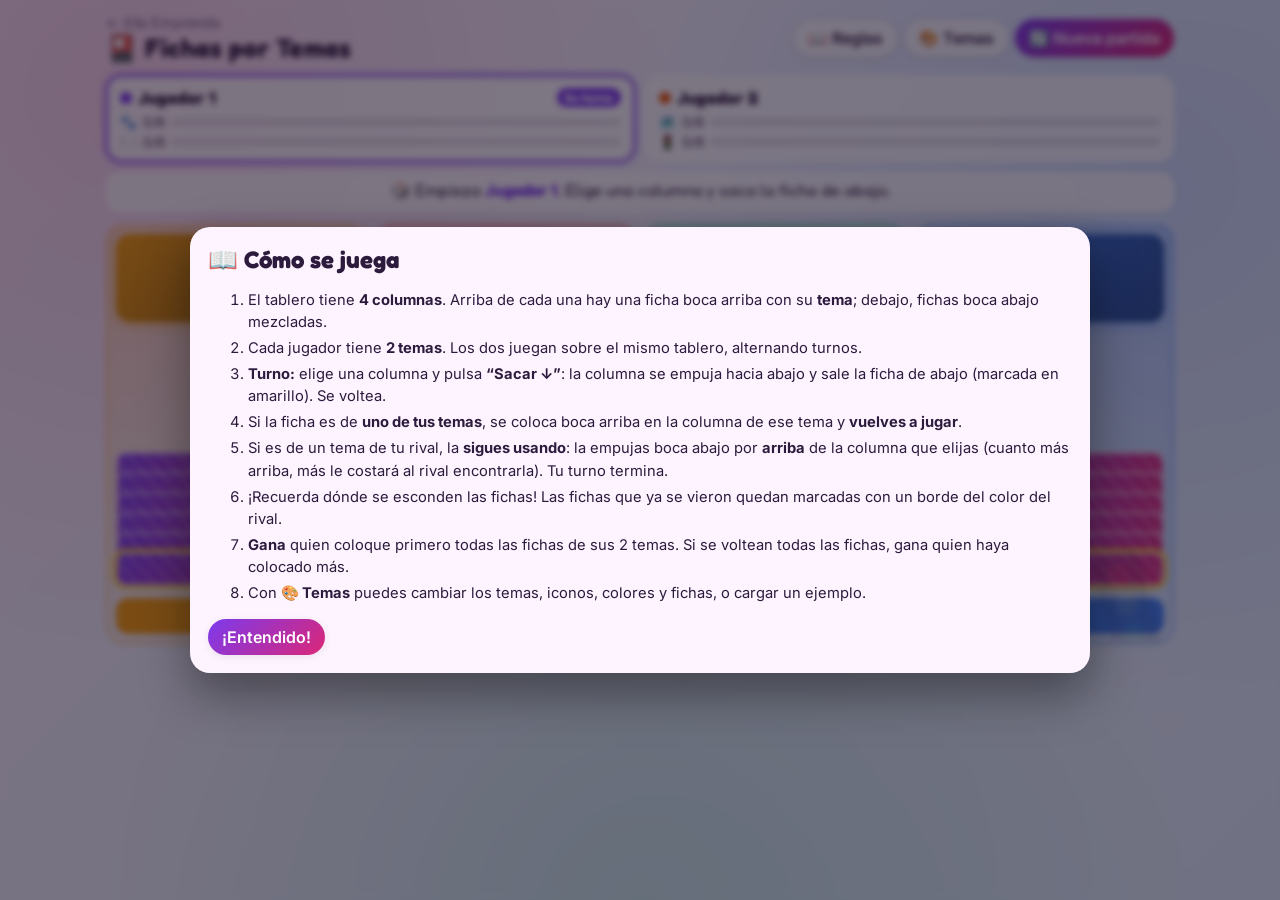
==== juego/index.html @ 38290dfa "Añade juego de fichas por temas para 2 jugadores Página independiente en juego/ con tablero de 4 col" ====
<!DOCTYPE html>
<html lang="es">
<head>
<meta charset="UTF-8">
<meta name="viewport" content="width=device-width, initial-scale=1.0">
<title>Fichas por Temas</title>
<link href="https://fonts.googleapis.com/css2?family=Fredoka:wght@400;600;700&family=Inter:wght@400;600&display=swap" rel="stylesheet">
<style>
:root{
    --bg1:#fdf4ff;
    --bg2:#e0f2fe;
    --ink:#2d1b3d;
    --muted:#6b5b7b;
    --panel:rgba(255,255,255,.75);
    --line:rgba(45,27,61,.12);
    --back1:#7c3aed;
    --back2:#db2777;
    --p0:#7c3aed;
    --p1:#ea580c;
}
@media (prefers-color-scheme: dark){
    :root:not([data-theme="light"]){
        --bg1:#1b1029;
        --bg2:#0f1d2e;
        --ink:#f5ecff;
        --muted:#b9a8cc;
        --panel:rgba(30,20,45,.8);
        --line:rgba(255,255,255,.14);
    }
}
:root[data-theme="dark"]{
    --bg1:#1b1029;
    --bg2:#0f1d2e;
    --ink:#f5ecff;
    --muted:#b9a8cc;
    --panel:rgba(30,20,45,.8);
    --line:rgba(255,255,255,.14);
}

*{box-sizing:border-box}
body{
    margin:0;
    min-height:100vh;
    font-family:'Inter',sans-serif;
    color:var(--ink);
    background:
        radial-gradient(circle at 10% 10%,rgba(236,72,153,.18),transparent 40%),
        radial-gradient(circle at 90% 20%,rgba(59,130,246,.18),transparent 40%),
        radial-gradient(circle at 50% 100%,rgba(16,185,129,.15),transparent 50%),
        linear-gradient(135deg,var(--bg1),var(--bg2));
    background-attachment:fixed;
}
h1,h2,h3,.fun{font-family:'Fredoka',sans-serif}
button{font:inherit;cursor:pointer}

.top{
    display:flex;align-items:center;justify-content:space-between;gap:8px;
    padding:12px 16px;max-width:1100px;margin:0 auto;flex-wrap:wrap;
}
.top h1{margin:0;font-size:1.6rem;letter-spacing:.5px}
.top h1 span{display:inline-block;animation:wiggle 3s ease-in-out infinite}
.top .actions{display:flex;gap:6px;flex-wrap:wrap}
.btn{
    border:none;border-radius:999px;padding:8px 14px;font-weight:600;
    background:var(--panel);color:var(--ink);box-shadow:0 2px 8px rgba(0,0,0,.08);
    border:1px solid var(--line);
}
.btn.primary{background:linear-gradient(135deg,#7c3aed,#db2777);color:#fff;border:none}
.btn:hover{transform:translateY(-1px)}
a.home{color:var(--muted);text-decoration:none;font-size:.9rem}

main{max-width:1100px;margin:0 auto;padding:0 16px 40px}

/* Marcador */
.players{display:grid;grid-template-columns:1fr 1fr;gap:10px;margin-bottom:10px}
.player{
    background:var(--panel);border-radius:16px;padding:10px 12px;border:2px solid transparent;
    transition:.3s;backdrop-filter:blur(8px);
}
.player.active{border-color:var(--pc);box-shadow:0 0 0 4px color-mix(in srgb,var(--pc) 25%,transparent)}
.player h3{margin:0 0 6px;font-size:1.1rem;display:flex;align-items:center;gap:6px}
.player h3 .dot{width:12px;height:12px;border-radius:50%;background:var(--pc)}
.player .turn{margin-left:auto;font-size:.75rem;background:var(--pc);color:#fff;padding:2px 8px;border-radius:999px;opacity:0;transition:.3s}
.player.active .turn{opacity:1}
.prog{display:flex;align-items:center;gap:6px;font-size:.85rem;margin-top:4px}
.prog .bar{flex:1;height:8px;border-radius:99px;background:var(--line);overflow:hidden}
.prog .bar i{display:block;height:100%;background:var(--tc);transition:width .5s}

.status{
    text-align:center;font-family:'Fredoka',sans-serif;font-size:1.05rem;
    background:var(--panel);border-radius:14px;padding:8px 12px;margin-bottom:12px;min-height:40px;
}

/* Tablero */
.board{display:grid;grid-template-columns:repeat(4,minmax(0,1fr));gap:10px}
.col{
    position:relative;border-radius:18px;padding:8px;display:flex;flex-direction:column;gap:6px;
    background:
        linear-gradient(180deg,color-mix(in srgb,var(--tc) 22%,transparent),color-mix(in srgb,var(--tc) 6%,transparent));
    border:2px solid color-mix(in srgb,var(--tc) 45%,transparent);
    overflow:hidden;transition:.25s;min-height:420px;
}
.col::before{
    content:attr(data-icon);position:absolute;right:-10px;bottom:-14px;font-size:90px;opacity:.12;
    transform:rotate(-15deg);pointer-events:none;
}
.col.target{cursor:pointer;animation:pulse 1s infinite}
.col.target:hover{transform:scale(1.02)}
.col.dim{opacity:.55}

.theme-card{
    border-radius:14px;padding:8px 6px;text-align:center;color:#fff;
    background:linear-gradient(135deg,var(--tc),color-mix(in srgb,var(--tc) 60%,#000));
    box-shadow:0 4px 12px color-mix(in srgb,var(--tc) 40%,transparent);
}
.theme-card .ic{font-size:2rem;line-height:1;display:block;animation:bob 2.5s ease-in-out infinite}
.theme-card .nm{font-family:'Fredoka',sans-serif;font-weight:700;font-size:1rem;hyphens:auto;overflow-wrap:break-word}
.theme-card .ow{font-size:.7rem;background:rgba(255,255,255,.25);border-radius:99px;padding:1px 6px;display:inline-block;margin-top:3px}

.placed{display:flex;flex-direction:column;gap:4px}
.chip{
    background:#fff;color:#2d1b3d;border-radius:10px;padding:4px 6px;font-size:.78rem;
    border-left:5px solid var(--tc);display:flex;gap:4px;align-items:center;
    animation:drop .4s ease-out;
}
.chip b{font-weight:400;hyphens:auto;overflow-wrap:anywhere}

.stack-label{font-size:.72rem;color:var(--muted);text-align:center;margin-top:auto}
.stack{display:flex;flex-direction:column;align-items:center}
.back{
    width:100%;height:34px;border-radius:10px;margin-top:-14px;
    background:
        repeating-linear-gradient(45deg,rgba(255,255,255,.15) 0 6px,transparent 6px 12px),
        linear-gradient(135deg,var(--back1),var(--back2));
    border:2px solid rgba(255,255,255,.7);box-shadow:0 2px 4px rgba(0,0,0,.15);
    display:flex;align-items:center;justify-content:center;color:rgba(255,255,255,.85);font-size:.9rem;
}
.back:first-child{margin-top:0}
.back.marked{outline:3px dashed var(--mk);outline-offset:-5px}
.back.bottom{box-shadow:0 0 0 3px #facc15}
.pull{
    margin-top:6px;width:100%;border:none;border-radius:12px;padding:8px 4px;font-weight:700;
    background:var(--tc);color:#fff;font-family:'Fredoka',sans-serif;
}
.pull:disabled{opacity:.35;cursor:not-allowed}

/* Ficha revelada */
.overlay{
    position:fixed;inset:0;background:rgba(20,10,30,.55);display:none;align-items:center;justify-content:center;
    z-index:50;padding:16px;backdrop-filter:blur(3px);
}
.overlay.show{display:flex}
.reveal-box{text-align:center;max-width:340px;width:100%}
.flip{perspective:900px;width:220px;height:280px;margin:0 auto 14px}
.flip-inner{position:relative;width:100%;height:100%;transition:transform .7s;transform-style:preserve-3d}
.flip.on .flip-inner{transform:rotateY(180deg)}
.face{
    position:absolute;inset:0;border-radius:22px;backface-visibility:hidden;display:flex;flex-direction:column;
    align-items:center;justify-content:center;padding:16px;box-shadow:0 12px 30px rgba(0,0,0,.35);
}
.face.f-back{
    background:repeating-linear-gradient(45deg,rgba(255,255,255,.15) 0 10px,transparent 10px 20px),linear-gradient(135deg,var(--back1),var(--back2));
    color:#fff;font-size:4rem;border:4px solid #fff;
}
.face.f-front{
    transform:rotateY(180deg);background:#fff;color:#2d1b3d;border:6px solid var(--tc);
}
.face.f-front .big{font-size:4.2rem}
.face.f-front .txt{font-family:'Fredoka',sans-serif;font-size:1.35rem;font-weight:600;margin-top:8px}
.face.f-front .tag{margin-top:10px;background:var(--tc);color:#fff;border-radius:99px;padding:3px 10px;font-size:.85rem}
.reveal-msg{color:#fff;font-family:'Fredoka',sans-serif;font-size:1.15rem;margin-bottom:12px;min-height:2.6em}

/* Ajustes */
.modal{
    background:var(--bg1);color:var(--ink);border-radius:20px;max-width:900px;width:100%;max-height:92vh;overflow:auto;
    padding:18px;box-shadow:0 20px 50px rgba(0,0,0,.4);
}
.modal h2{margin:0 0 8px}
.modal .row{display:flex;gap:8px;flex-wrap:wrap;align-items:center;margin-bottom:10px}
.modal label{font-size:.85rem;color:var(--muted)}
.modal input[type=text],.modal textarea,.modal select{
    font:inherit;border-radius:10px;border:1px solid var(--line);padding:6px 8px;background:var(--panel);color:var(--ink);
}
.themes-edit{display:grid;grid-template-columns:repeat(auto-fit,minmax(200px,1fr));gap:10px}
.tedit{border-radius:14px;padding:10px;border:2px solid var(--tc);background:color-mix(in srgb,var(--tc) 10%,transparent)}
.tedit .row{margin-bottom:6px}
.tedit input.name{flex:1;min-width:0}
.tedit input.icon{width:52px;text-align:center}
.tedit input[type=color]{width:38px;height:32px;border:none;background:none;padding:0}
.tedit textarea{width:100%;min-height:150px;resize:vertical}
.hint{font-size:.8rem;color:var(--muted)}
.err{color:#dc2626;font-weight:600;font-size:.9rem;min-height:1.2em}
.rules{font-size:.92rem;line-height:1.5}
.rules li{margin-bottom:4px}

.confetti{position:fixed;top:-40px;font-size:26px;z-index:60;pointer-events:none;animation:fall linear forwards}

@keyframes wiggle{0%,100%{transform:rotate(0)}50%{transform:rotate(12deg)}}
@keyframes bob{0%,100%{transform:translateY(0)}50%{transform:translateY(-4px)}}
@keyframes drop{from{transform:translateY(-14px) scale(.8);opacity:0}to{transform:none;opacity:1}}
@keyframes pulse{0%,100%{box-shadow:0 0 0 0 color-mix(in srgb,var(--tc) 60%,transparent)}50%{box-shadow:0 0 0 8px transparent}}
@keyframes fall{to{transform:translateY(110vh) rotate(540deg)}}

@media (max-width:640px){
    .top h1{font-size:1.25rem}
    .board{gap:5px}
    .col{padding:5px;border-radius:12px;min-height:360px}
    .theme-card .ic{font-size:1.5rem}
    .theme-card .nm{font-size:.7rem}
    .theme-card .ow{font-size:.6rem}
    .chip{font-size:.66rem;padding:3px 4px;flex-direction:column;text-align:center;gap:0}
    .back{height:26px;margin-top:-12px;font-size:.7rem}
    .pull{font-size:.75rem;padding:6px 2px}
    .players{gap:6px}
    .player{padding:8px}
    .player h3{font-size:.95rem}
    .prog{font-size:.72rem}
}
</style>
</head>
<body>

<div class="top">
    <div>
        <a class="home" href="../index.html">← Ella Emprende</a>
        <h1 class="fun"><span>🎴</span> Fichas por Temas</h1>
    </div>
    <div class="actions">
        <button class="btn" id="btnRules">📖 Reglas</button>
        <button class="btn" id="btnSettings">🎨 Temas</button>
        <button class="btn primary" id="btnNew">🔄 Nueva partida</button>
    </div>
</div>

<main>
    <div class="players" id="players"></div>
    <div class="status" id="status"></div>
    <div class="board" id="board"></div>
</main>

<!-- Ficha revelada -->
<div class="overlay" id="revealOv">
    <div class="reveal-box">
        <div class="flip" id="flip">
            <div class="flip-inner">
                <div class="face f-back">❓</div>
                <div class="face f-front" id="front"></div>
            </div>
        </div>
        <div class="reveal-msg" id="revealMsg"></div>
        <button class="btn primary" id="revealBtn"></button>
    </div>
</div>

<!-- Reglas -->
<div class="overlay" id="rulesOv">
    <div class="modal">
        <h2 class="fun">📖 Cómo se juega</h2>
        <ol class="rules">
            <li>El tablero tiene <b>4 columnas</b>. Arriba de cada una hay una ficha boca arriba con su <b>tema</b>; debajo, fichas boca abajo mezcladas.</li>
            <li>Cada jugador tiene <b>2 temas</b>. Los dos juegan sobre el mismo tablero, alternando turnos.</li>
            <li><b>Turno:</b> elige una columna y pulsa <b>“Sacar ↓”</b>: la columna se empuja hacia abajo y sale la ficha de abajo (marcada en amarillo). Se voltea.</li>
            <li>Si la ficha es de <b>uno de tus temas</b>, se coloca boca arriba en la columna de ese tema y <b>vuelves a jugar</b>.</li>
            <li>Si es de un tema de tu rival, la <b>sigues usando</b>: la empujas boca abajo por <b>arriba</b> de la columna que elijas (cuanto más arriba, más le costará al rival encontrarla). Tu turno termina.</li>
            <li>¡Recuerda dónde se esconden las fichas! Las fichas que ya se vieron quedan marcadas con un borde del color del rival.</li>
            <li><b>Gana</b> quien coloque primero todas las fichas de sus 2 temas. Si se voltean todas las fichas, gana quien haya colocado más.</li>
            <li>Con <b>🎨 Temas</b> puedes cambiar los temas, iconos, colores y fichas, o cargar un ejemplo.</li>
        </ol>
        <button class="btn primary" data-close>¡Entendido!</button>
    </div>
</div>

<!-- Ajustes -->
<div class="overlay" id="setOv">
    <div class="modal">
        <h2 class="fun">🎨 Temas y jugadores</h2>
        <div class="row">
            <label>Cargar ejemplo:</label>
            <button class="btn" data-preset="general">🐾 Animales, comida, lugares, transporte</button>
            <button class="btn" data-preset="sociologia">🏛️ Teorías sociológicas</button>
            <button class="btn" data-preset="espacio">🚀 Naturaleza y espacio</button>
        </div>
        <div class="row">
            <label>Jugador 1</label><input type="text" id="p0name" maxlength="16">
            <label>Jugador 2</label><input type="text" id="p1name" maxlength="16">
            <label>Reparto de temas</label>
            <select id="assign">
                <option value="fixed">J1: temas 1 y 2 · J2: temas 3 y 4</option>
                <option value="alt">J1: temas 1 y 3 · J2: temas 2 y 4</option>
                <option value="random">Al azar en cada partida</option>
            </select>
        </div>
        <p class="hint">Una ficha por línea (entre 2 y 12 por tema). Puedes empezar la línea con un emoji para darle su propio icono, p. ej. <code>🐶 Perro</code>.</p>
        <div class="themes-edit" id="themesEdit"></div>
        <p class="err" id="setErr"></p>
        <div class="row">
            <button class="btn primary" id="saveSet">💾 Guardar y empezar</button>
            <button class="btn" data-close>Cancelar</button>
        </div>
    </div>
</div>

<script>
const PRESETS = {
    general: [
        {name:'Animales', icon:'🐾', color:'#f59e0b', cards:['🐶 Perro','🐱 Gato','🦁 León','🐘 Elefante','🦋 Mariposa','🐬 Delfín']},
        {name:'Comida', icon:'🍽️', color:'#ef4444', cards:['🍎 Manzana','🍕 Pizza','🥐 Cruasán','🍓 Fresa','🧀 Queso','🌮 Taco']},
        {name:'Lugares', icon:'🗺️', color:'#10b981', cards:['🏖️ Playa','⛰️ Montaña','🏰 Castillo','🌳 Bosque','🏥 Hospital','🏫 Escuela']},
        {name:'Transporte', icon:'🚦', color:'#3b82f6', cards:['🚗 Coche','✈️ Avión','🚲 Bicicleta','🚢 Barco','🚂 Tren','🚁 Helicóptero']}
    ],
    sociologia: [
        {name:'Positivismo', icon:'🔬', color:'#16a34a', cards:['Auguste Comte','Ley de los tres estados','Teológico, metafísico y positivo','Método científico','Observación empírica','Estática y dinámica social','Clasificación de las ciencias','Saint-Simon (antecedente)']},
        {name:'Materialismo histórico', icon:'⚒️', color:'#dc2626', cards:['Karl Marx','Lucha de clases','Burguesía y proletariado','Alienación','Conciencia de clase','Plusvalía','Infraestructura y superestructura','Fuerzas productivas y relaciones de producción']},
        {name:'Funcionalismo estructuralista', icon:'🏛️', color:'#2563eb', cards:['Émile Durkheim','Hecho social','Cohesión social','Consciencia colectiva','Solidaridad mecánica y orgánica','Sociedad como un organismo','Función de las instituciones','Coercitividad, colectividad y exterioridad']},
        {name:'Interaccionismo simbólico', icon:'💬', color:'#9333ea', cards:['George H. Mead','Herbert Blumer','Erving Goffman','El self (yo social)','Símbolos y significados','Interacción cara a cara','Definición de la situación','Escuela de Chicago']}
    ],
    espacio: [
        {name:'Planetas', icon:'🪐', color:'#6366f1', cards:['☀️ Sol','🌍 Tierra','🔴 Marte','🪐 Saturno','🔵 Neptuno','🌑 Luna']},
        {name:'Océano', icon:'🌊', color:'#0891b2', cards:['🐙 Pulpo','🦈 Tiburón','🐠 Pez payaso','🐋 Ballena','🦀 Cangrejo','🪸 Coral']},
        {name:'Flores', icon:'🌸', color:'#db2777', cards:['🌹 Rosa','🌻 Girasol','🌷 Tulipán','🌼 Margarita','🪷 Loto','🌺 Hibisco']},
        {name:'Clima', icon:'⛅', color:'#ca8a04', cards:['🌧️ Lluvia','❄️ Nieve','⚡ Rayo','🌈 Arcoíris','🌪️ Tornado','🌫️ Niebla']}
    ]
};
const STORE_KEY = 'fichasTemas.v1';
const PLAYER_COLORS = ['#7c3aed','#ea580c'];
const $ = s => document.querySelector(s);

let config = loadConfig();
let G = null; // estado de la partida

function loadConfig(){
    try{
        const raw = localStorage.getItem(STORE_KEY);
        if(raw){
            const c = JSON.parse(raw);
            if(Array.isArray(c.themes) && c.themes.length === 4) return c;
        }
    }catch(e){}
    return {players:['Jugador 1','Jugador 2'], assign:'fixed', themes:clone(PRESETS.general)};
}
function saveConfig(){
    try{ localStorage.setItem(STORE_KEY, JSON.stringify(config)); }catch(e){}
}
function clone(o){ return JSON.parse(JSON.stringify(o)); }
function shuffle(a){
    for(let i = a.length - 1; i > 0; i--){
        const j = Math.floor(Math.random() * (i + 1));
        [a[i], a[j]] = [a[j], a[i]];
    }
    return a;
}
function esc(s){
    return String(s).replace(/[&<>"']/g, c => ({'&':'&amp;','<':'&lt;','>':'&gt;','"':'&quot;',"'":'&#39;'}[c]));
}
// "🐶 Perro" -> {icon:'🐶', text:'Perro'}; sin emoji usa el icono del tema
function parseCard(line, themeIcon){
    const m = line.match(/^((?:\p{Extended_Pictographic}|\p{Regional_Indicator})(?:️|‍|\p{Extended_Pictographic}|\p{Emoji_Modifier})*)\s*(.*)$/u);
    if(m && m[2]) return {icon:m[1], text:m[2]};
    return {icon:themeIcon, text:line};
}

/* ---------- Partida ---------- */
function newGame(){
    const themes = config.themes;
    let owners;
    if(config.assign === 'alt') owners = [0,1,0,1];
    else if(config.assign === 'random') owners = shuffle([0,0,1,1]);
    else owners = [0,0,1,1];

    const cards = [];
    themes.forEach((t, ti) => {
        t.cards.forEach(line => {
            const c = parseCard(line, t.icon);
            cards.push({id:cards.length, theme:ti, icon:c.icon, text:c.text, seenBy:null});
        });
    });
    const order = shuffle(cards.map(c => c.id));
    const cols = themes.map(() => ({placed:[], hidden:[]}));
    order.forEach((id, i) => cols[i % 4].hidden.push(id));

    document.querySelectorAll('.confetti').forEach(el => el.remove());
    G = {owners, cards, cols, cur:Math.random() < .5 ? 0 : 1, phase:'pick', held:null, from:null};
    say(`🎲 Empieza <b style="color:${PLAYER_COLORS[G.cur]}">${esc(config.players[G.cur])}</b>. Elige una columna y saca la ficha de abajo.`);
    render();
}

function remaining(p){
    return G.cards.filter(c => G.owners[c.theme] === p && !G.cols[c.theme].placed.includes(c.id)).length;
}
function totalOf(p){ return G.cards.filter(c => G.owners[c.theme] === p).length; }
function placedOf(p){ return totalOf(p) - remaining(p); }

function pull(ci){
    if(G.phase !== 'pick') return;
    const col = G.cols[ci];
    if(!col.hidden.length) return;
    const id = col.hidden.pop(); // la ficha de abajo
    G.held = id; G.from = ci; G.phase = 'reveal';
    render();
    showReveal(G.cards[id]);
}

function showReveal(card){
    const t = config.themes[card.theme];
    const owner = G.owners[card.theme];
    const mine = owner === G.cur;
    const front = $('#front');
    front.style.setProperty('--tc', t.color);
    front.innerHTML = `<div class="big">${esc(card.icon)}</div><div class="txt">${esc(card.text)}</div><div class="tag">${esc(t.icon)} ${esc(t.name)}</div>`;
    const flip = $('#flip');
    flip.classList.remove('on');
    $('#revealMsg').innerHTML = '';
    $('#revealBtn').style.visibility = 'hidden';
    $('#revealOv').classList.add('show');
    setTimeout(() => {
        flip.classList.add('on');
        setTimeout(() => {
            $('#revealMsg').innerHTML = mine
                ? `✨ ¡Es de tu tema <b>${esc(t.name)}</b>! Se coloca en su columna y vuelves a jugar.`
                : `😅 Es de <b>${esc(config.players[owner])}</b> (${esc(t.name)}). Empújala por arriba de una columna para esconderla.`;
            $('#revealBtn').textContent = mine ? '✅ Colocar' : '👆 Elegir columna';
            $('#revealBtn').style.visibility = 'visible';
        }, 650);
    }, 120);
}

function resolveReveal(){
    $('#revealOv').classList.remove('show');
    const card = G.cards[G.held];
    if(G.owners[card.theme] === G.cur){
        G.cols[card.theme].placed.push(card.id);
        G.held = null; G.phase = 'pick';
        if(remaining(G.cur) === 0) return finish(G.cur);
        if(allHiddenGone()) return finishByScore();
        say(`🎉 ¡Bien! <b style="color:${PLAYER_COLORS[G.cur]}">${esc(config.players[G.cur])}</b> sigue jugando.`);
    }else{
        G.phase = 'bury';
        say(`👆 Toca la columna donde quieres empujar la ficha <b>${esc(card.icon)} ${esc(card.text)}</b> por arriba.`);
    }
    render();
}

function bury(ci){
    if(G.phase !== 'bury') return;
    const card = G.cards[G.held];
    card.seenBy = G.cur;
    G.cols[ci].hidden.unshift(card.id); // entra por arriba y empuja la columna
    G.held = null; G.phase = 'pick';
    G.cur = 1 - G.cur;
    say(`Turno de <b style="color:${PLAYER_COLORS[G.cur]}">${esc(config.players[G.cur])}</b>. Saca una ficha de abajo.`);
    render();
}

function allHiddenGone(){ return G.cols.every(c => !c.hidden.length); }

function finish(p){
    G.phase = 'over';
    say(`🏆 ¡<b style="color:${PLAYER_COLORS[p]}">${esc(config.players[p])}</b> colocó todas sus fichas y gana la partida!`);
    render();
    confetti(config.themes.filter((t, i) => G.owners[i] === p).map(t => t.icon));
}
function finishByScore(){
    const a = placedOf(0), b = placedOf(1);
    if(a === b){
        G.phase = 'over';
        say('🤝 Se voltearon todas las fichas: ¡empate!');
        render();
    }else finish(a > b ? 0 : 1);
}

function say(html){ $('#status').innerHTML = html; }

/* ---------- Dibujo ---------- */
function render(){
    const themes = config.themes;
    // marcador
    $('#players').innerHTML = [0,1].map(p => {
        const mine = themes.map((t, i) => ({t, i})).filter(x => G.owners[x.i] === p);
        return `<div class="player ${G.cur === p && G.phase !== 'over' ? 'active' : ''}" style="--pc:${PLAYER_COLORS[p]}">
            <h3 class="fun"><span class="dot"></span>${esc(config.players[p])}<span class="turn">Su turno</span></h3>
            ${mine.map(({t, i}) => {
                const total = t.cards.length, done = G.cols[i].placed.length;
                return `<div class="prog" style="--tc:${t.color}">${esc(t.icon)} <span>${done}/${total}</span><div class="bar"><i style="width:${total ? done / total * 100 : 0}%"></i></div></div>`;
            }).join('')}
        </div>`;
    }).join('');

    // columnas
    $('#board').innerHTML = themes.map((t, ci) => {
        const col = G.cols[ci];
        const owner = G.owners[ci];
        const cls = G.phase === 'bury' ? 'target' : (G.phase === 'pick' && !col.hidden.length ? 'dim' : '');
        const backs = col.hidden.map((id, k) => {
            const c = G.cards[id];
            const isBottom = k === col.hidden.length - 1;
            const marked = c.seenBy !== null;
            return `<div class="back${marked ? ' marked' : ''}${isBottom ? ' bottom' : ''}"${marked ? ` style="--mk:${PLAYER_COLORS[G.owners[c.theme]]}"` : ''}>${isBottom ? '⬇' : '✦'}</div>`;
        }).join('');
        return `<div class="col ${cls}" data-col="${ci}" data-icon="${esc(t.icon)}" style="--tc:${t.color}">
            <div class="theme-card">
                <span class="ic">${esc(t.icon)}</span>
                <div class="nm">${esc(t.name)}</div>
                <span class="ow">${esc(config.players[owner])}</span>
            </div>
            <div class="placed">${col.placed.map(id => {
                const c = G.cards[id];
                return `<div class="chip"><span>${esc(c.icon)}</span><b>${esc(c.text)}</b></div>`;
            }).join('')}</div>
            <div class="stack-label">${col.hidden.length} boca abajo</div>
            <div class="stack">${backs}</div>
            <button class="pull" data-pull="${ci}" ${G.phase !== 'pick' || !col.hidden.length ? 'disabled' : ''}>Sacar ↓</button>
        </div>`;
    }).join('');
}

function confetti(icons){
    const pool = icons.concat(['🎉','⭐','✨']);
    for(let i = 0; i < 40; i++){
        const s = document.createElement('div');
        s.className = 'confetti';
        s.textContent = pool[i % pool.length];
        s.style.left = Math.random() * 100 + 'vw';
        s.style.animationDuration = 2 + Math.random() * 2.5 + 's';
        s.style.animationDelay = Math.random() * .8 + 's';
        document.body.appendChild(s);
        setTimeout(() => s.remove(), 5500);
    }
}

/* ---------- Ajustes ---------- */
function openSettings(themes){
    themes = themes || config.themes;
    $('#p0name').value = config.players[0];
    $('#p1name').value = config.players[1];
    $('#assign').value = config.assign;
    $('#setErr').textContent = '';
    $('#themesEdit').innerHTML = themes.map((t, i) => `
        <div class="tedit" style="--tc:${t.color}" data-t="${i}">
            <div class="row">
                <input type="text" class="icon" value="${esc(t.icon)}" maxlength="8" aria-label="Icono">
                <input type="text" class="name" value="${esc(t.name)}" maxlength="40" aria-label="Nombre del tema ${i + 1}">
                <input type="color" value="${t.color}" aria-label="Color">
            </div>
            <textarea aria-label="Fichas del tema ${i + 1}">${esc(t.cards.join('\n'))}</textarea>
        </div>`).join('');
    $('#themesEdit').querySelectorAll('input[type=color]').forEach(inp => {
        inp.addEventListener('input', () => inp.closest('.tedit').style.setProperty('--tc', inp.value));
    });
    $('#setOv').classList.add('show');
}

function saveSettings(){
    const themes = [...document.querySelectorAll('.tedit')].map(el => ({
        icon: el.querySelector('.icon').value.trim() || '⭐',
        name: el.querySelector('.name').value.trim(),
        color: el.querySelector('input[type=color]').value,
        cards: el.querySelector('textarea').value.split('\n').map(s => s.trim()).filter(Boolean)
    }));
    for(const [i, t] of themes.entries()){
        if(!t.name) return $('#setErr').textContent = `El tema ${i + 1} necesita un nombre.`;
        if(t.cards.length < 2 || t.cards.length > 12) return $('#setErr').textContent = `"${t.name}" debe tener entre 2 y 12 fichas (tiene ${t.cards.length}).`;
    }
    config = {
        players: [$('#p0name').value.trim() || 'Jugador 1', $('#p1name').value.trim() || 'Jugador 2'],
        assign: $('#assign').value,
        themes
    };
    saveConfig();
    $('#setOv').classList.remove('show');
    newGame();
}

/* ---------- Eventos ---------- */
$('#board').addEventListener('click', e => {
    const p = e.target.closest('[data-pull]');
    if(p) return pull(+p.dataset.pull);
    const col = e.target.closest('.col');
    if(col && G.phase === 'bury') bury(+col.dataset.col);
});
$('#revealBtn').addEventListener('click', resolveReveal);
$('#btnNew').addEventListener('click', () => {
    if(G.phase === 'over' || confirm('¿Empezar una nueva partida?')) newGame();
});
$('#btnRules').addEventListener('click', () => $('#rulesOv').classList.add('show'));
$('#btnSettings').addEventListener('click', () => openSettings());
$('#saveSet').addEventListener('click', saveSettings);
document.querySelectorAll('[data-preset]').forEach(b => b.addEventListener('click', () => openSettings(clone(PRESETS[b.dataset.preset]))));
document.querySelectorAll('[data-close]').forEach(b => b.addEventListener('click', () => b.closest('.overlay').classList.remove('show')));

newGame();
try{
    if(!localStorage.getItem(STORE_KEY + '.seen')){
        $('#rulesOv').classList.add('show');
        localStorage.setItem(STORE_KEY + '.seen', '1');
    }
}catch(e){}
</script>
</body>
</html>
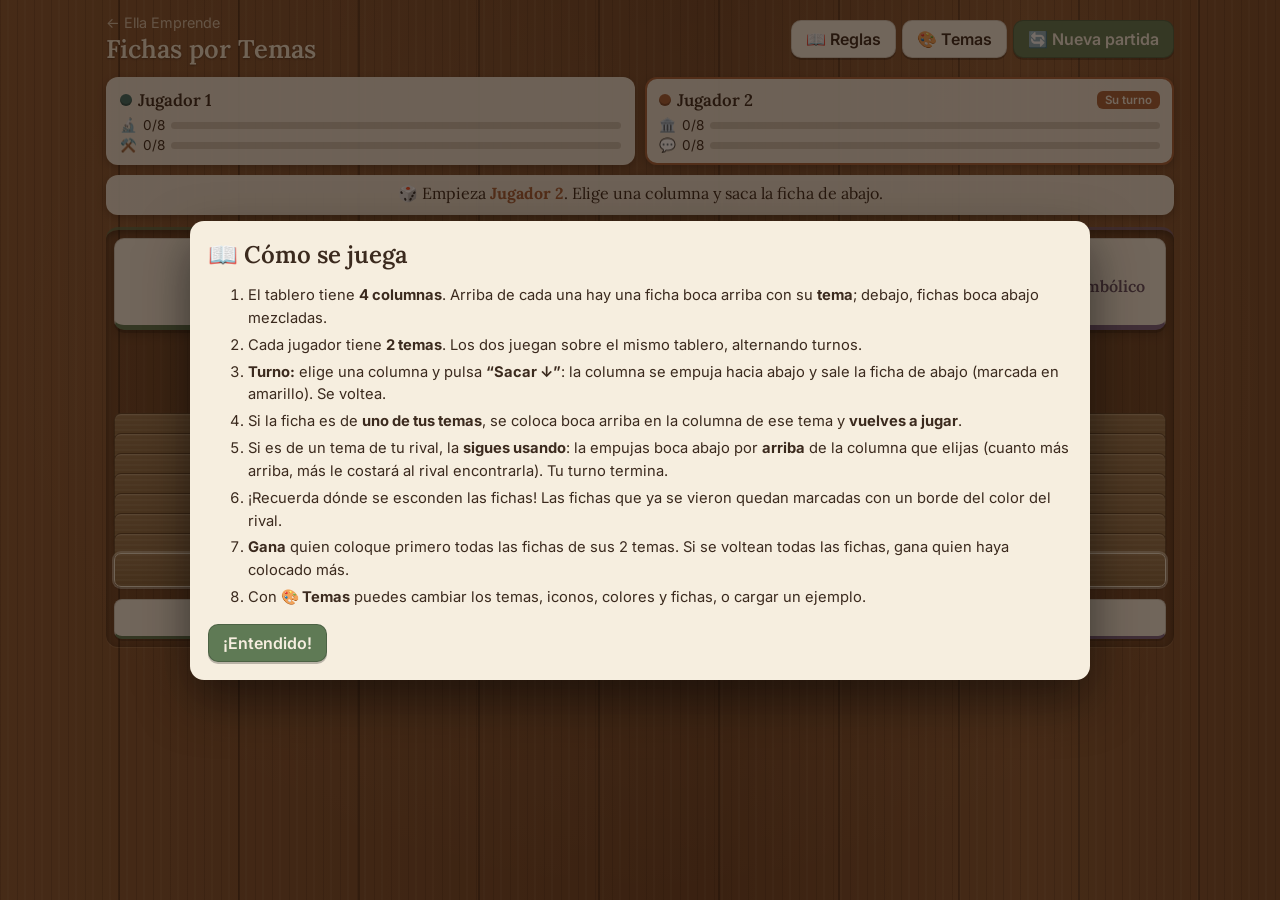
==== commit e8828735: "Juego: temas de sociología por defecto y estilo de mesa de madera Las teorías sociológicas pasan a s" ====
--- a/juego/index.html
+++ b/juego/index.html
@@ -4,37 +4,41 @@
 <meta charset="UTF-8">
 <meta name="viewport" content="width=device-width, initial-scale=1.0">
 <title>Fichas por Temas</title>
-<link href="https://fonts.googleapis.com/css2?family=Fredoka:wght@400;600;700&family=Inter:wght@400;600&display=swap" rel="stylesheet">
+<link href="https://fonts.googleapis.com/css2?family=Lora:wght@400;600&family=Inter:wght@400;600&display=swap" rel="stylesheet">
 <style>
 :root{
-    --bg1:#fdf4ff;
-    --bg2:#e0f2fe;
-    --ink:#2d1b3d;
-    --muted:#6b5b7b;
-    --panel:rgba(255,255,255,.75);
-    --line:rgba(45,27,61,.12);
-    --back1:#7c3aed;
-    --back2:#db2777;
-    --p0:#7c3aed;
-    --p1:#ea580c;
+    --wood1:#8a5a36;
+    --wood2:#7a4e2e;
+    --wood3:#6b4226;
+    --grain:rgba(40,20,8,.18);
+    --ink:#3b2a1e;
+    --muted:#7a6553;
+    --paper:#f6eedf;
+    --paper2:#ede2cc;
+    --panel:rgba(246,238,223,.92);
+    --line:rgba(59,42,30,.18);
+    --back1:#9c7a54;
+    --back2:#86663f;
+    --tray:rgba(30,15,5,.22);
+    --onwood:#f3e6d0;
 }
 @media (prefers-color-scheme: dark){
     :root:not([data-theme="light"]){
-        --bg1:#1b1029;
-        --bg2:#0f1d2e;
-        --ink:#f5ecff;
-        --muted:#b9a8cc;
-        --panel:rgba(30,20,45,.8);
-        --line:rgba(255,255,255,.14);
+        --wood1:#5a3a22;
+        --wood2:#4d311c;
+        --wood3:#402816;
+        --paper:#eadfc9;
+        --paper2:#ddd0b6;
+        --panel:rgba(234,223,201,.92);
     }
 }
 :root[data-theme="dark"]{
-    --bg1:#1b1029;
-    --bg2:#0f1d2e;
-    --ink:#f5ecff;
-    --muted:#b9a8cc;
-    --panel:rgba(30,20,45,.8);
-    --line:rgba(255,255,255,.14);
+    --wood1:#5a3a22;
+    --wood2:#4d311c;
+    --wood3:#402816;
+    --paper:#eadfc9;
+    --paper2:#ddd0b6;
+    --panel:rgba(234,223,201,.92);
 }
 
 *{box-sizing:border-box}
@@ -43,169 +47,171 @@
     min-height:100vh;
     font-family:'Inter',sans-serif;
     color:var(--ink);
-    background:
-        radial-gradient(circle at 10% 10%,rgba(236,72,153,.18),transparent 40%),
-        radial-gradient(circle at 90% 20%,rgba(59,130,246,.18),transparent 40%),
-        radial-gradient(circle at 50% 100%,rgba(16,185,129,.15),transparent 50%),
-        linear-gradient(135deg,var(--bg1),var(--bg2));
+    background-color:var(--wood2);
+    background-image:
+        radial-gradient(ellipse at 50% 40%,rgba(255,220,170,.12),transparent 70%),
+        repeating-linear-gradient(90deg,transparent 0 118px,rgba(20,10,4,.35) 118px 120px),
+        repeating-linear-gradient(90deg,var(--grain) 0 1px,transparent 1px 7px,rgba(255,230,190,.05) 7px 9px,transparent 9px 17px),
+        linear-gradient(90deg,var(--wood1),var(--wood2) 30%,var(--wood3) 55%,var(--wood1) 80%,var(--wood2));
     background-attachment:fixed;
 }
-h1,h2,h3,.fun{font-family:'Fredoka',sans-serif}
+h1,h2,h3,.fun{font-family:'Lora',serif}
 button{font:inherit;cursor:pointer}
 
 .top{
     display:flex;align-items:center;justify-content:space-between;gap:8px;
     padding:12px 16px;max-width:1100px;margin:0 auto;flex-wrap:wrap;
 }
-.top h1{margin:0;font-size:1.6rem;letter-spacing:.5px}
-.top h1 span{display:inline-block;animation:wiggle 3s ease-in-out infinite}
+.top h1{margin:0;font-size:1.6rem;color:var(--onwood);font-weight:600;text-shadow:0 1px 2px rgba(0,0,0,.35)}
 .top .actions{display:flex;gap:6px;flex-wrap:wrap}
 .btn{
-    border:none;border-radius:999px;padding:8px 14px;font-weight:600;
-    background:var(--panel);color:var(--ink);box-shadow:0 2px 8px rgba(0,0,0,.08);
+    border-radius:10px;padding:8px 14px;font-weight:600;
+    background:var(--paper);color:var(--ink);box-shadow:0 2px 0 rgba(0,0,0,.25);
     border:1px solid var(--line);
 }
-.btn.primary{background:linear-gradient(135deg,#7c3aed,#db2777);color:#fff;border:none}
-.btn:hover{transform:translateY(-1px)}
-a.home{color:var(--muted);text-decoration:none;font-size:.9rem}
+.btn.primary{background:#5f7a55;color:#f6eedf;border-color:rgba(0,0,0,.2)}
+.btn:hover{filter:brightness(1.04)}
+a.home{color:var(--onwood);opacity:.75;text-decoration:none;font-size:.9rem}
 
 main{max-width:1100px;margin:0 auto;padding:0 16px 40px}
 
 /* Marcador */
 .players{display:grid;grid-template-columns:1fr 1fr;gap:10px;margin-bottom:10px}
 .player{
-    background:var(--panel);border-radius:16px;padding:10px 12px;border:2px solid transparent;
-    transition:.3s;backdrop-filter:blur(8px);
-}
-.player.active{border-color:var(--pc);box-shadow:0 0 0 4px color-mix(in srgb,var(--pc) 25%,transparent)}
-.player h3{margin:0 0 6px;font-size:1.1rem;display:flex;align-items:center;gap:6px}
-.player h3 .dot{width:12px;height:12px;border-radius:50%;background:var(--pc)}
-.player .turn{margin-left:auto;font-size:.75rem;background:var(--pc);color:#fff;padding:2px 8px;border-radius:999px;opacity:0;transition:.3s}
+    background:var(--panel);border-radius:12px;padding:10px 12px;border:2px solid transparent;
+    transition:border-color .4s;box-shadow:0 3px 8px rgba(0,0,0,.25);
+}
+.player.active{border-color:var(--pc)}
+.player h3{margin:0 0 6px;font-size:1.05rem;display:flex;align-items:center;gap:6px;font-weight:600}
+.player h3 .dot{width:12px;height:12px;border-radius:50%;background:var(--pc);box-shadow:inset 0 -2px 0 rgba(0,0,0,.25)}
+.player .turn{margin-left:auto;font-size:.72rem;font-family:'Inter',sans-serif;background:var(--pc);color:#f6eedf;padding:2px 8px;border-radius:6px;opacity:0;transition:.4s}
 .player.active .turn{opacity:1}
 .prog{display:flex;align-items:center;gap:6px;font-size:.85rem;margin-top:4px}
-.prog .bar{flex:1;height:8px;border-radius:99px;background:var(--line);overflow:hidden}
-.prog .bar i{display:block;height:100%;background:var(--tc);transition:width .5s}
+.prog .bar{flex:1;height:7px;border-radius:99px;background:var(--line);overflow:hidden}
+.prog .bar i{display:block;height:100%;background:var(--tc);transition:width .6s}
 
 .status{
-    text-align:center;font-family:'Fredoka',sans-serif;font-size:1.05rem;
-    background:var(--panel);border-radius:14px;padding:8px 12px;margin-bottom:12px;min-height:40px;
+    text-align:center;font-family:'Lora',serif;font-size:1rem;
+    background:var(--panel);border-radius:12px;padding:8px 12px;margin-bottom:12px;min-height:40px;
+    box-shadow:0 3px 8px rgba(0,0,0,.25);
 }
 
 /* Tablero */
-.board{display:grid;grid-template-columns:repeat(4,minmax(0,1fr));gap:10px}
+.board{display:grid;grid-template-columns:repeat(4,minmax(0,1fr));gap:12px}
 .col{
-    position:relative;border-radius:18px;padding:8px;display:flex;flex-direction:column;gap:6px;
-    background:
-        linear-gradient(180deg,color-mix(in srgb,var(--tc) 22%,transparent),color-mix(in srgb,var(--tc) 6%,transparent));
-    border:2px solid color-mix(in srgb,var(--tc) 45%,transparent);
-    overflow:hidden;transition:.25s;min-height:420px;
-}
-.col::before{
-    content:attr(data-icon);position:absolute;right:-10px;bottom:-14px;font-size:90px;opacity:.12;
-    transform:rotate(-15deg);pointer-events:none;
-}
-.col.target{cursor:pointer;animation:pulse 1s infinite}
-.col.target:hover{transform:scale(1.02)}
-.col.dim{opacity:.55}
+    position:relative;border-radius:12px;padding:8px;display:flex;flex-direction:column;gap:6px;
+    background:var(--tray);
+    box-shadow:inset 0 3px 8px rgba(0,0,0,.4),0 1px 0 rgba(255,230,190,.15);
+    border-top:3px solid color-mix(in srgb,var(--tc) 70%,transparent);
+    transition:outline-color .3s,opacity .3s;min-height:420px;
+    outline:2px solid transparent;outline-offset:2px;
+}
+.col.target{cursor:pointer;outline-color:rgba(243,230,208,.55)}
+.col.target:hover{outline-color:var(--onwood)}
+.col.dim{opacity:.6}
 
 .theme-card{
-    border-radius:14px;padding:8px 6px;text-align:center;color:#fff;
-    background:linear-gradient(135deg,var(--tc),color-mix(in srgb,var(--tc) 60%,#000));
-    box-shadow:0 4px 12px color-mix(in srgb,var(--tc) 40%,transparent);
-}
-.theme-card .ic{font-size:2rem;line-height:1;display:block;animation:bob 2.5s ease-in-out infinite}
-.theme-card .nm{font-family:'Fredoka',sans-serif;font-weight:700;font-size:1rem;hyphens:auto;overflow-wrap:break-word}
-.theme-card .ow{font-size:.7rem;background:rgba(255,255,255,.25);border-radius:99px;padding:1px 6px;display:inline-block;margin-top:3px}
+    border-radius:10px;padding:8px 6px;text-align:center;color:var(--ink);
+    background:var(--paper);
+    border:1px solid var(--line);
+    border-bottom:5px solid var(--tc);
+    box-shadow:0 3px 0 rgba(0,0,0,.2),0 6px 10px rgba(0,0,0,.2);
+}
+.theme-card .ic{font-size:1.8rem;line-height:1;display:block;filter:saturate(.75)}
+.theme-card .nm{font-family:'Lora',serif;font-weight:600;font-size:1rem;color:color-mix(in srgb,var(--tc) 70%,#2a1c12);hyphens:auto;overflow-wrap:break-word}
+.theme-card .ow{font-size:.7rem;color:var(--muted);border:1px solid var(--line);border-radius:6px;padding:1px 6px;display:inline-block;margin-top:3px}
 
 .placed{display:flex;flex-direction:column;gap:4px}
 .chip{
-    background:#fff;color:#2d1b3d;border-radius:10px;padding:4px 6px;font-size:.78rem;
-    border-left:5px solid var(--tc);display:flex;gap:4px;align-items:center;
-    animation:drop .4s ease-out;
+    background:var(--paper);color:var(--ink);border-radius:6px;padding:4px 6px;font-size:.78rem;
+    border-left:4px solid var(--tc);display:flex;gap:4px;align-items:center;
+    box-shadow:0 2px 0 rgba(0,0,0,.2);
+    animation:drop .5s ease-out;
 }
 .chip b{font-weight:400;hyphens:auto;overflow-wrap:anywhere}
 
-.stack-label{font-size:.72rem;color:var(--muted);text-align:center;margin-top:auto}
+.stack-label{font-size:.72rem;color:var(--onwood);opacity:.7;text-align:center;margin-top:auto}
 .stack{display:flex;flex-direction:column;align-items:center}
 .back{
-    width:100%;height:34px;border-radius:10px;margin-top:-14px;
+    width:100%;height:34px;border-radius:7px;margin-top:-14px;
     background:
-        repeating-linear-gradient(45deg,rgba(255,255,255,.15) 0 6px,transparent 6px 12px),
-        linear-gradient(135deg,var(--back1),var(--back2));
-    border:2px solid rgba(255,255,255,.7);box-shadow:0 2px 4px rgba(0,0,0,.15);
-    display:flex;align-items:center;justify-content:center;color:rgba(255,255,255,.85);font-size:.9rem;
+        repeating-linear-gradient(0deg,rgba(255,240,210,.08) 0 2px,transparent 2px 5px),
+        linear-gradient(180deg,var(--back1),var(--back2));
+    border:1px solid rgba(40,20,8,.45);box-shadow:0 2px 2px rgba(0,0,0,.3),inset 0 1px 0 rgba(255,240,210,.25);
+    display:flex;align-items:center;justify-content:center;color:rgba(246,238,223,.55);font-size:.8rem;
 }
 .back:first-child{margin-top:0}
-.back.marked{outline:3px dashed var(--mk);outline-offset:-5px}
-.back.bottom{box-shadow:0 0 0 3px #facc15}
+.back.marked{outline:2px dashed var(--mk);outline-offset:-5px}
+.back.bottom{border-color:var(--onwood);box-shadow:0 0 0 2px rgba(243,230,208,.5),0 2px 2px rgba(0,0,0,.3)}
 .pull{
-    margin-top:6px;width:100%;border:none;border-radius:12px;padding:8px 4px;font-weight:700;
-    background:var(--tc);color:#fff;font-family:'Fredoka',sans-serif;
-}
-.pull:disabled{opacity:.35;cursor:not-allowed}
+    margin-top:6px;width:100%;border-radius:8px;padding:8px 4px;font-weight:600;
+    background:var(--paper);color:color-mix(in srgb,var(--tc) 70%,#2a1c12);font-family:'Lora',serif;
+    border:1px solid var(--line);border-bottom:3px solid var(--tc);box-shadow:0 2px 0 rgba(0,0,0,.2);
+}
+.pull:disabled{opacity:.4;cursor:not-allowed}
 
 /* Ficha revelada */
 .overlay{
-    position:fixed;inset:0;background:rgba(20,10,30,.55);display:none;align-items:center;justify-content:center;
-    z-index:50;padding:16px;backdrop-filter:blur(3px);
+    position:fixed;inset:0;background:rgba(25,12,4,.6);display:none;align-items:center;justify-content:center;
+    z-index:50;padding:16px;
 }
 .overlay.show{display:flex}
 .reveal-box{text-align:center;max-width:340px;width:100%}
 .flip{perspective:900px;width:220px;height:280px;margin:0 auto 14px}
-.flip-inner{position:relative;width:100%;height:100%;transition:transform .7s;transform-style:preserve-3d}
+.flip-inner{position:relative;width:100%;height:100%;transition:transform .8s ease-in-out;transform-style:preserve-3d}
 .flip.on .flip-inner{transform:rotateY(180deg)}
 .face{
-    position:absolute;inset:0;border-radius:22px;backface-visibility:hidden;display:flex;flex-direction:column;
-    align-items:center;justify-content:center;padding:16px;box-shadow:0 12px 30px rgba(0,0,0,.35);
+    position:absolute;inset:0;border-radius:14px;backface-visibility:hidden;display:flex;flex-direction:column;
+    align-items:center;justify-content:center;padding:16px;box-shadow:0 12px 26px rgba(0,0,0,.45);
 }
 .face.f-back{
-    background:repeating-linear-gradient(45deg,rgba(255,255,255,.15) 0 10px,transparent 10px 20px),linear-gradient(135deg,var(--back1),var(--back2));
-    color:#fff;font-size:4rem;border:4px solid #fff;
+    background:repeating-linear-gradient(0deg,rgba(255,240,210,.08) 0 2px,transparent 2px 6px),linear-gradient(180deg,var(--back1),var(--back2));
+    color:rgba(246,238,223,.6);font-size:3rem;border:1px solid rgba(40,20,8,.5);
 }
 .face.f-front{
-    transform:rotateY(180deg);background:#fff;color:#2d1b3d;border:6px solid var(--tc);
-}
-.face.f-front .big{font-size:4.2rem}
-.face.f-front .txt{font-family:'Fredoka',sans-serif;font-size:1.35rem;font-weight:600;margin-top:8px}
-.face.f-front .tag{margin-top:10px;background:var(--tc);color:#fff;border-radius:99px;padding:3px 10px;font-size:.85rem}
-.reveal-msg{color:#fff;font-family:'Fredoka',sans-serif;font-size:1.15rem;margin-bottom:12px;min-height:2.6em}
+    transform:rotateY(180deg);background:var(--paper);color:var(--ink);border:1px solid var(--line);border-bottom:8px solid var(--tc);
+}
+.face.f-front .big{font-size:3.6rem;filter:saturate(.8)}
+.face.f-front .txt{font-family:'Lora',serif;font-size:1.3rem;font-weight:600;margin-top:8px}
+.face.f-front .tag{margin-top:10px;color:color-mix(in srgb,var(--tc) 75%,#2a1c12);border:1px solid var(--tc);border-radius:6px;padding:3px 10px;font-size:.85rem}
+.reveal-msg{color:var(--onwood);font-family:'Lora',serif;font-size:1.08rem;margin-bottom:12px;min-height:2.6em}
 
 /* Ajustes */
 .modal{
-    background:var(--bg1);color:var(--ink);border-radius:20px;max-width:900px;width:100%;max-height:92vh;overflow:auto;
-    padding:18px;box-shadow:0 20px 50px rgba(0,0,0,.4);
-}
-.modal h2{margin:0 0 8px}
+    background:var(--paper);color:var(--ink);border-radius:14px;max-width:900px;width:100%;max-height:92vh;overflow:auto;
+    padding:18px;box-shadow:0 20px 50px rgba(0,0,0,.5);
+}
+.modal h2{margin:0 0 8px;font-weight:600}
 .modal .row{display:flex;gap:8px;flex-wrap:wrap;align-items:center;margin-bottom:10px}
 .modal label{font-size:.85rem;color:var(--muted)}
 .modal input[type=text],.modal textarea,.modal select{
-    font:inherit;border-radius:10px;border:1px solid var(--line);padding:6px 8px;background:var(--panel);color:var(--ink);
+    font:inherit;border-radius:8px;border:1px solid var(--line);padding:6px 8px;background:#fffaf0;color:var(--ink);
 }
 .themes-edit{display:grid;grid-template-columns:repeat(auto-fit,minmax(200px,1fr));gap:10px}
-.tedit{border-radius:14px;padding:10px;border:2px solid var(--tc);background:color-mix(in srgb,var(--tc) 10%,transparent)}
+.tedit{border-radius:10px;padding:10px;border:1px solid var(--line);border-top:4px solid var(--tc);background:var(--paper2)}
 .tedit .row{margin-bottom:6px}
 .tedit input.name{flex:1;min-width:0}
 .tedit input.icon{width:52px;text-align:center}
 .tedit input[type=color]{width:38px;height:32px;border:none;background:none;padding:0}
 .tedit textarea{width:100%;min-height:150px;resize:vertical}
 .hint{font-size:.8rem;color:var(--muted)}
-.err{color:#dc2626;font-weight:600;font-size:.9rem;min-height:1.2em}
-.rules{font-size:.92rem;line-height:1.5}
+.err{color:#a23b2a;font-weight:600;font-size:.9rem;min-height:1.2em}
+.rules{font-size:.92rem;line-height:1.55}
 .rules li{margin-bottom:4px}
 
-.confetti{position:fixed;top:-40px;font-size:26px;z-index:60;pointer-events:none;animation:fall linear forwards}
-
-@keyframes wiggle{0%,100%{transform:rotate(0)}50%{transform:rotate(12deg)}}
-@keyframes bob{0%,100%{transform:translateY(0)}50%{transform:translateY(-4px)}}
-@keyframes drop{from{transform:translateY(-14px) scale(.8);opacity:0}to{transform:none;opacity:1}}
-@keyframes pulse{0%,100%{box-shadow:0 0 0 0 color-mix(in srgb,var(--tc) 60%,transparent)}50%{box-shadow:0 0 0 8px transparent}}
-@keyframes fall{to{transform:translateY(110vh) rotate(540deg)}}
+.confetti{position:fixed;top:-40px;font-size:24px;z-index:60;pointer-events:none;animation:fall linear forwards;opacity:.9}
+
+@keyframes drop{from{transform:translateY(-8px);opacity:0}to{transform:none;opacity:1}}
+@keyframes fall{to{transform:translateY(110vh) rotate(200deg)}}
+@media (prefers-reduced-motion: reduce){
+    *{animation:none!important;transition:none!important}
+}
 
 @media (max-width:640px){
     .top h1{font-size:1.25rem}
     .board{gap:5px}
-    .col{padding:5px;border-radius:12px;min-height:360px}
-    .theme-card .ic{font-size:1.5rem}
+    .col{padding:5px;border-radius:8px;min-height:360px}
+    .theme-card .ic{font-size:1.4rem}
     .theme-card .nm{font-size:.7rem}
     .theme-card .ow{font-size:.6rem}
     .chip{font-size:.66rem;padding:3px 4px;flex-direction:column;text-align:center;gap:0}
@@ -213,7 +219,7 @@
     .pull{font-size:.75rem;padding:6px 2px}
     .players{gap:6px}
     .player{padding:8px}
-    .player h3{font-size:.95rem}
+    .player h3{font-size:.92rem}
     .prog{font-size:.72rem}
 }
 </style>
@@ -223,7 +229,7 @@
 <div class="top">
     <div>
         <a class="home" href="../index.html">← Ella Emprende</a>
-        <h1 class="fun"><span>🎴</span> Fichas por Temas</h1>
+        <h1 class="fun">Fichas por Temas</h1>
     </div>
     <div class="actions">
         <button class="btn" id="btnRules">📖 Reglas</button>
@@ -276,8 +282,8 @@
         <h2 class="fun">🎨 Temas y jugadores</h2>
         <div class="row">
             <label>Cargar ejemplo:</label>
+            <button class="btn" data-preset="sociologia">🏛️ Teorías sociológicas</button>
             <button class="btn" data-preset="general">🐾 Animales, comida, lugares, transporte</button>
-            <button class="btn" data-preset="sociologia">🏛️ Teorías sociológicas</button>
             <button class="btn" data-preset="espacio">🚀 Naturaleza y espacio</button>
         </div>
         <div class="row">
@@ -303,26 +309,26 @@
 <script>
 const PRESETS = {
     general: [
-        {name:'Animales', icon:'🐾', color:'#f59e0b', cards:['🐶 Perro','🐱 Gato','🦁 León','🐘 Elefante','🦋 Mariposa','🐬 Delfín']},
-        {name:'Comida', icon:'🍽️', color:'#ef4444', cards:['🍎 Manzana','🍕 Pizza','🥐 Cruasán','🍓 Fresa','🧀 Queso','🌮 Taco']},
-        {name:'Lugares', icon:'🗺️', color:'#10b981', cards:['🏖️ Playa','⛰️ Montaña','🏰 Castillo','🌳 Bosque','🏥 Hospital','🏫 Escuela']},
-        {name:'Transporte', icon:'🚦', color:'#3b82f6', cards:['🚗 Coche','✈️ Avión','🚲 Bicicleta','🚢 Barco','🚂 Tren','🚁 Helicóptero']}
+        {name:'Animales', icon:'🐾', color:'#b98b3e', cards:['🐶 Perro','🐱 Gato','🦁 León','🐘 Elefante','🦋 Mariposa','🐬 Delfín']},
+        {name:'Comida', icon:'🍽️', color:'#a8523e', cards:['🍎 Manzana','🍕 Pizza','🥐 Cruasán','🍓 Fresa','🧀 Queso','🌮 Taco']},
+        {name:'Lugares', icon:'🗺️', color:'#5f7a55', cards:['🏖️ Playa','⛰️ Montaña','🏰 Castillo','🌳 Bosque','🏥 Hospital','🏫 Escuela']},
+        {name:'Transporte', icon:'🚦', color:'#4f6d87', cards:['🚗 Coche','✈️ Avión','🚲 Bicicleta','🚢 Barco','🚂 Tren','🚁 Helicóptero']}
     ],
     sociologia: [
-        {name:'Positivismo', icon:'🔬', color:'#16a34a', cards:['Auguste Comte','Ley de los tres estados','Teológico, metafísico y positivo','Método científico','Observación empírica','Estática y dinámica social','Clasificación de las ciencias','Saint-Simon (antecedente)']},
-        {name:'Materialismo histórico', icon:'⚒️', color:'#dc2626', cards:['Karl Marx','Lucha de clases','Burguesía y proletariado','Alienación','Conciencia de clase','Plusvalía','Infraestructura y superestructura','Fuerzas productivas y relaciones de producción']},
-        {name:'Funcionalismo estructuralista', icon:'🏛️', color:'#2563eb', cards:['Émile Durkheim','Hecho social','Cohesión social','Consciencia colectiva','Solidaridad mecánica y orgánica','Sociedad como un organismo','Función de las instituciones','Coercitividad, colectividad y exterioridad']},
-        {name:'Interaccionismo simbólico', icon:'💬', color:'#9333ea', cards:['George H. Mead','Herbert Blumer','Erving Goffman','El self (yo social)','Símbolos y significados','Interacción cara a cara','Definición de la situación','Escuela de Chicago']}
+        {name:'Positivismo', icon:'🔬', color:'#5f7a55', cards:['Auguste Comte','Ley de los tres estados','Teológico, metafísico y positivo','Método científico','Observación empírica','Estática y dinámica social','Clasificación de las ciencias','Saint-Simon (antecedente)']},
+        {name:'Materialismo histórico', icon:'⚒️', color:'#a8523e', cards:['Karl Marx','Lucha de clases','Burguesía y proletariado','Alienación','Conciencia de clase','Plusvalía','Infraestructura y superestructura','Fuerzas productivas y relaciones de producción']},
+        {name:'Funcionalismo estructuralista', icon:'🏛️', color:'#4f6d87', cards:['Émile Durkheim','Hecho social','Cohesión social','Consciencia colectiva','Solidaridad mecánica y orgánica','Sociedad como un organismo','Función de las instituciones','Coercitividad, colectividad y exterioridad']},
+        {name:'Interaccionismo simbólico', icon:'💬', color:'#7d6587', cards:['George H. Mead','Herbert Blumer','Erving Goffman','El self (yo social)','Símbolos y significados','Interacción cara a cara','Definición de la situación','Escuela de Chicago']}
     ],
     espacio: [
-        {name:'Planetas', icon:'🪐', color:'#6366f1', cards:['☀️ Sol','🌍 Tierra','🔴 Marte','🪐 Saturno','🔵 Neptuno','🌑 Luna']},
-        {name:'Océano', icon:'🌊', color:'#0891b2', cards:['🐙 Pulpo','🦈 Tiburón','🐠 Pez payaso','🐋 Ballena','🦀 Cangrejo','🪸 Coral']},
-        {name:'Flores', icon:'🌸', color:'#db2777', cards:['🌹 Rosa','🌻 Girasol','🌷 Tulipán','🌼 Margarita','🪷 Loto','🌺 Hibisco']},
-        {name:'Clima', icon:'⛅', color:'#ca8a04', cards:['🌧️ Lluvia','❄️ Nieve','⚡ Rayo','🌈 Arcoíris','🌪️ Tornado','🌫️ Niebla']}
+        {name:'Planetas', icon:'🪐', color:'#5b6487', cards:['☀️ Sol','🌍 Tierra','🔴 Marte','🪐 Saturno','🔵 Neptuno','🌑 Luna']},
+        {name:'Océano', icon:'🌊', color:'#3f7378', cards:['🐙 Pulpo','🦈 Tiburón','🐠 Pez payaso','🐋 Ballena','🦀 Cangrejo','🪸 Coral']},
+        {name:'Flores', icon:'🌸', color:'#9a5a6c', cards:['🌹 Rosa','🌻 Girasol','🌷 Tulipán','🌼 Margarita','🪷 Loto','🌺 Hibisco']},
+        {name:'Clima', icon:'⛅', color:'#a88a3e', cards:['🌧️ Lluvia','❄️ Nieve','⚡ Rayo','🌈 Arcoíris','🌪️ Tornado','🌫️ Niebla']}
     ]
 };
-const STORE_KEY = 'fichasTemas.v1';
-const PLAYER_COLORS = ['#7c3aed','#ea580c'];
+const STORE_KEY = 'fichasTemas.v2';
+const PLAYER_COLORS = ['#3f6e6a','#a8613a'];
 const $ = s => document.querySelector(s);
 
 let config = loadConfig();
@@ -336,7 +342,7 @@
             if(Array.isArray(c.themes) && c.themes.length === 4) return c;
         }
     }catch(e){}
-    return {players:['Jugador 1','Jugador 2'], assign:'fixed', themes:clone(PRESETS.general)};
+    return {players:['Jugador 1','Jugador 2'], assign:'fixed', themes:clone(PRESETS.sociologia)};
 }
 function saveConfig(){
     try{ localStorage.setItem(STORE_KEY, JSON.stringify(config)); }catch(e){}
@@ -515,15 +521,15 @@
 
 function confetti(icons){
     const pool = icons.concat(['🎉','⭐','✨']);
-    for(let i = 0; i < 40; i++){
+    for(let i = 0; i < 24; i++){
         const s = document.createElement('div');
         s.className = 'confetti';
         s.textContent = pool[i % pool.length];
         s.style.left = Math.random() * 100 + 'vw';
-        s.style.animationDuration = 2 + Math.random() * 2.5 + 's';
+        s.style.animationDuration = 4 + Math.random() * 3 + 's';
         s.style.animationDelay = Math.random() * .8 + 's';
         document.body.appendChild(s);
-        setTimeout(() => s.remove(), 5500);
+        setTimeout(() => s.remove(), 8500);
     }
 }
 
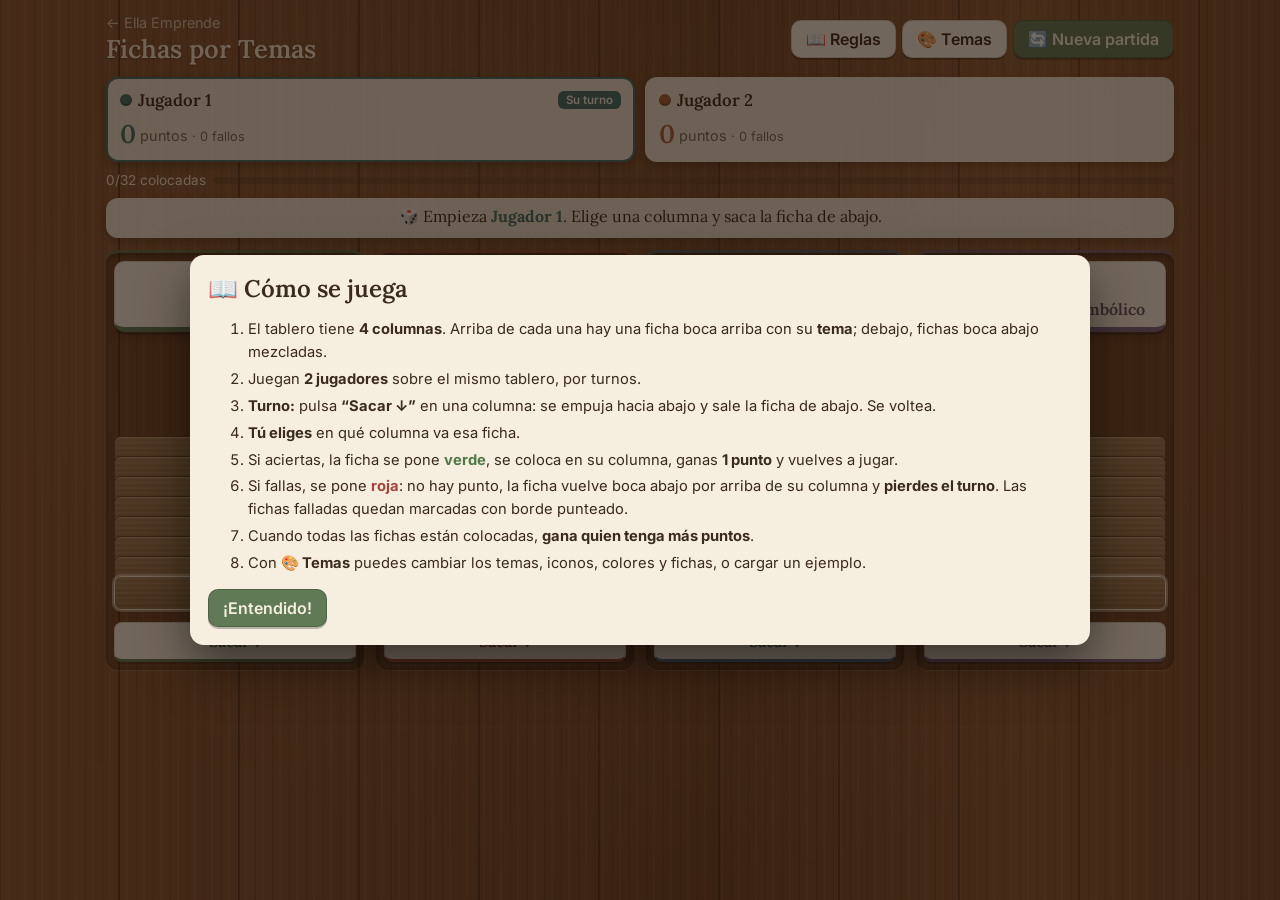
==== commit 8bd6c81d: "Juego: el jugador elige la columna y cada acierto suma un punto Al sacar una ficha, el jugador elige" ====
--- a/juego/index.html
+++ b/juego/index.html
@@ -86,10 +86,14 @@
 .player h3 .dot{width:12px;height:12px;border-radius:50%;background:var(--pc);box-shadow:inset 0 -2px 0 rgba(0,0,0,.25)}
 .player .turn{margin-left:auto;font-size:.72rem;font-family:'Inter',sans-serif;background:var(--pc);color:#f6eedf;padding:2px 8px;border-radius:6px;opacity:0;transition:.4s}
 .player.active .turn{opacity:1}
+.players .prog{grid-column:1/-1;color:var(--onwood);margin-top:0}
 .prog{display:flex;align-items:center;gap:6px;font-size:.85rem;margin-top:4px}
 .prog .bar{flex:1;height:7px;border-radius:99px;background:var(--line);overflow:hidden}
 .prog .bar i{display:block;height:100%;background:var(--tc);transition:width .6s}
 
+.score{font-size:.9rem;color:var(--muted)}
+.score .pts{font-family:'Lora',serif;font-size:1.6rem;font-weight:600;color:var(--pc);vertical-align:-2px}
+.score .miss{font-size:.8rem}
 .status{
     text-align:center;font-family:'Lora',serif;font-size:1rem;
     background:var(--panel);border-radius:12px;padding:8px 12px;margin-bottom:12px;min-height:40px;
@@ -141,7 +145,7 @@
     display:flex;align-items:center;justify-content:center;color:rgba(246,238,223,.55);font-size:.8rem;
 }
 .back:first-child{margin-top:0}
-.back.marked{outline:2px dashed var(--mk);outline-offset:-5px}
+.back.marked{outline:2px dashed rgba(243,230,208,.6);outline-offset:-5px}
 .back.bottom{border-color:var(--onwood);box-shadow:0 0 0 2px rgba(243,230,208,.5),0 2px 2px rgba(0,0,0,.3)}
 .pull{
     margin-top:6px;width:100%;border-radius:8px;padding:8px 4px;font-weight:600;
@@ -157,7 +161,7 @@
 }
 .overlay.show{display:flex}
 .reveal-box{text-align:center;max-width:340px;width:100%}
-.flip{perspective:900px;width:220px;height:280px;margin:0 auto 14px}
+.flip{perspective:900px;width:220px;height:260px;margin:0 auto 12px}
 .flip-inner{position:relative;width:100%;height:100%;transition:transform .8s ease-in-out;transform-style:preserve-3d}
 .flip.on .flip-inner{transform:rotateY(180deg)}
 .face{
@@ -169,11 +173,30 @@
     color:rgba(246,238,223,.6);font-size:3rem;border:1px solid rgba(40,20,8,.5);
 }
 .face.f-front{
-    transform:rotateY(180deg);background:var(--paper);color:var(--ink);border:1px solid var(--line);border-bottom:8px solid var(--tc);
+    transform:rotateY(180deg);background:var(--paper);color:var(--ink);border:4px solid #c9b48f;
 }
 .face.f-front .big{font-size:3.6rem;filter:saturate(.8)}
 .face.f-front .txt{font-family:'Lora',serif;font-size:1.3rem;font-weight:600;margin-top:8px}
 .face.f-front .tag{margin-top:10px;color:color-mix(in srgb,var(--tc) 75%,#2a1c12);border:1px solid var(--tc);border-radius:6px;padding:3px 10px;font-size:.85rem}
+.face.f-front{transition:background .4s,border-color .4s}
+.face.f-front.right{background:#dfeccf;border-color:#4f7a45}
+.face.f-front.wrong{background:#f2d6cf;border-color:#a8433a}
+.choices{display:grid;grid-template-columns:1fr 1fr;gap:8px;margin-bottom:12px}
+.choices:empty{display:none}
+.choice{
+    border-radius:10px;padding:10px 8px;font-family:'Lora',serif;font-weight:600;font-size:.92rem;
+    background:var(--paper);color:color-mix(in srgb,var(--tc) 70%,#2a1c12);
+    border:1px solid var(--line);border-bottom:4px solid var(--tc);box-shadow:0 2px 0 rgba(0,0,0,.25);
+    transition:background .3s,color .3s,opacity .3s;
+}
+.choice:disabled{cursor:default;background:var(--paper2);color:var(--muted);border-bottom-color:var(--line)}
+.choice.right{background:#4f7a45;color:#f6eedf;border-color:#36592f;opacity:1}
+.choice.wrong{background:#a8433a;color:#f6eedf;border-color:#7d2f28;opacity:1}
+.choice.answer{opacity:1;outline:2px solid #4f7a45;outline-offset:2px}
+.col.flash-ok{animation:flashOk 1.4s ease-out}
+.col.flash-bad{animation:flashBad 1.4s ease-out}
+@keyframes flashOk{0%{background:rgba(110,160,90,.55)}100%{background:var(--tray)}}
+@keyframes flashBad{0%{background:rgba(180,70,55,.55)}100%{background:var(--tray)}}
 .reveal-msg{color:var(--onwood);font-family:'Lora',serif;font-size:1.08rem;margin-bottom:12px;min-height:2.6em}
 
 /* Ajustes */
@@ -254,6 +277,7 @@
             </div>
         </div>
         <div class="reveal-msg" id="revealMsg"></div>
+        <div class="choices" id="choices"></div>
         <button class="btn primary" id="revealBtn"></button>
     </div>
 </div>
@@ -264,12 +288,12 @@
         <h2 class="fun">📖 Cómo se juega</h2>
         <ol class="rules">
             <li>El tablero tiene <b>4 columnas</b>. Arriba de cada una hay una ficha boca arriba con su <b>tema</b>; debajo, fichas boca abajo mezcladas.</li>
-            <li>Cada jugador tiene <b>2 temas</b>. Los dos juegan sobre el mismo tablero, alternando turnos.</li>
-            <li><b>Turno:</b> elige una columna y pulsa <b>“Sacar ↓”</b>: la columna se empuja hacia abajo y sale la ficha de abajo (marcada en amarillo). Se voltea.</li>
-            <li>Si la ficha es de <b>uno de tus temas</b>, se coloca boca arriba en la columna de ese tema y <b>vuelves a jugar</b>.</li>
-            <li>Si es de un tema de tu rival, la <b>sigues usando</b>: la empujas boca abajo por <b>arriba</b> de la columna que elijas (cuanto más arriba, más le costará al rival encontrarla). Tu turno termina.</li>
-            <li>¡Recuerda dónde se esconden las fichas! Las fichas que ya se vieron quedan marcadas con un borde del color del rival.</li>
-            <li><b>Gana</b> quien coloque primero todas las fichas de sus 2 temas. Si se voltean todas las fichas, gana quien haya colocado más.</li>
+            <li>Juegan <b>2 jugadores</b> sobre el mismo tablero, por turnos.</li>
+            <li><b>Turno:</b> pulsa <b>“Sacar ↓”</b> en una columna: se empuja hacia abajo y sale la ficha de abajo. Se voltea.</li>
+            <li><b>Tú eliges</b> en qué columna va esa ficha.</li>
+            <li>Si aciertas, la ficha se pone <b style="color:#4f7a45">verde</b>, se coloca en su columna, ganas <b>1 punto</b> y vuelves a jugar.</li>
+            <li>Si fallas, se pone <b style="color:#a8433a">roja</b>: no hay punto, la ficha vuelve boca abajo por arriba de su columna y <b>pierdes el turno</b>. Las fichas falladas quedan marcadas con borde punteado.</li>
+            <li>Cuando todas las fichas están colocadas, <b>gana quien tenga más puntos</b>.</li>
             <li>Con <b>🎨 Temas</b> puedes cambiar los temas, iconos, colores y fichas, o cargar un ejemplo.</li>
         </ol>
         <button class="btn primary" data-close>¡Entendido!</button>
@@ -289,12 +313,6 @@
         <div class="row">
             <label>Jugador 1</label><input type="text" id="p0name" maxlength="16">
             <label>Jugador 2</label><input type="text" id="p1name" maxlength="16">
-            <label>Reparto de temas</label>
-            <select id="assign">
-                <option value="fixed">J1: temas 1 y 2 · J2: temas 3 y 4</option>
-                <option value="alt">J1: temas 1 y 3 · J2: temas 2 y 4</option>
-                <option value="random">Al azar en cada partida</option>
-            </select>
         </div>
         <p class="hint">Una ficha por línea (entre 2 y 12 por tema). Puedes empezar la línea con un emoji para darle su propio icono, p. ej. <code>🐶 Perro</code>.</p>
         <div class="themes-edit" id="themesEdit"></div>
@@ -342,7 +360,7 @@
             if(Array.isArray(c.themes) && c.themes.length === 4) return c;
         }
     }catch(e){}
-    return {players:['Jugador 1','Jugador 2'], assign:'fixed', themes:clone(PRESETS.sociologia)};
+    return {players:['Jugador 1','Jugador 2'], themes:clone(PRESETS.sociologia)};
 }
 function saveConfig(){
     try{ localStorage.setItem(STORE_KEY, JSON.stringify(config)); }catch(e){}
@@ -358,26 +376,21 @@
 function esc(s){
     return String(s).replace(/[&<>"']/g, c => ({'&':'&amp;','<':'&lt;','>':'&gt;','"':'&quot;',"'":'&#39;'}[c]));
 }
-// "🐶 Perro" -> {icon:'🐶', text:'Perro'}; sin emoji usa el icono del tema
-function parseCard(line, themeIcon){
+// "🐶 Perro" -> {icon:'🐶', text:'Perro'}; sin emoji no lleva icono (el del tema delataría la respuesta)
+function parseCard(line){
     const m = line.match(/^((?:\p{Extended_Pictographic}|\p{Regional_Indicator})(?:️|‍|\p{Extended_Pictographic}|\p{Emoji_Modifier})*)\s*(.*)$/u);
     if(m && m[2]) return {icon:m[1], text:m[2]};
-    return {icon:themeIcon, text:line};
+    return {icon:'', text:line};
 }
 
 /* ---------- Partida ---------- */
 function newGame(){
     const themes = config.themes;
-    let owners;
-    if(config.assign === 'alt') owners = [0,1,0,1];
-    else if(config.assign === 'random') owners = shuffle([0,0,1,1]);
-    else owners = [0,0,1,1];
-
     const cards = [];
     themes.forEach((t, ti) => {
         t.cards.forEach(line => {
-            const c = parseCard(line, t.icon);
-            cards.push({id:cards.length, theme:ti, icon:c.icon, text:c.text, seenBy:null});
+            const c = parseCard(line);
+            cards.push({id:cards.length, theme:ti, icon:c.icon, text:c.text, seen:false});
         });
     });
     const order = shuffle(cards.map(c => c.id));
@@ -385,93 +398,103 @@
     order.forEach((id, i) => cols[i % 4].hidden.push(id));
 
     document.querySelectorAll('.confetti').forEach(el => el.remove());
-    G = {owners, cards, cols, cur:Math.random() < .5 ? 0 : 1, phase:'pick', held:null, from:null};
-    say(`🎲 Empieza <b style="color:${PLAYER_COLORS[G.cur]}">${esc(config.players[G.cur])}</b>. Elige una columna y saca la ficha de abajo.`);
+    G = {cards, cols, cur:Math.random() < .5 ? 0 : 1, phase:'pick', held:null, from:null,
+         score:[0,0], misses:[0,0], flash:null};
+    say(`🎲 Empieza ${who(G.cur)}. Elige una columna y saca la ficha de abajo.`);
     render();
 }
 
-function remaining(p){
-    return G.cards.filter(c => G.owners[c.theme] === p && !G.cols[c.theme].placed.includes(c.id)).length;
-}
-function totalOf(p){ return G.cards.filter(c => G.owners[c.theme] === p).length; }
-function placedOf(p){ return totalOf(p) - remaining(p); }
+function who(p){ return `<b style="color:${PLAYER_COLORS[p]}">${esc(config.players[p])}</b>`; }
 
 function pull(ci){
     if(G.phase !== 'pick') return;
     const col = G.cols[ci];
     if(!col.hidden.length) return;
     const id = col.hidden.pop(); // la ficha de abajo
-    G.held = id; G.from = ci; G.phase = 'reveal';
+    G.held = id; G.from = ci; G.phase = 'choose';
     render();
     showReveal(G.cards[id]);
 }
 
 function showReveal(card){
-    const t = config.themes[card.theme];
-    const owner = G.owners[card.theme];
-    const mine = owner === G.cur;
     const front = $('#front');
-    front.style.setProperty('--tc', t.color);
-    front.innerHTML = `<div class="big">${esc(card.icon)}</div><div class="txt">${esc(card.text)}</div><div class="tag">${esc(t.icon)} ${esc(t.name)}</div>`;
+    front.className = 'face f-front';
+    front.innerHTML = `${card.icon ? `<div class="big">${esc(card.icon)}</div>` : ''}<div class="txt">${esc(card.text)}</div>`;
     const flip = $('#flip');
     flip.classList.remove('on');
     $('#revealMsg').innerHTML = '';
-    $('#revealBtn').style.visibility = 'hidden';
+    $('#choices').innerHTML = '';
+    $('#revealBtn').style.display = 'none';
     $('#revealOv').classList.add('show');
     setTimeout(() => {
         flip.classList.add('on');
         setTimeout(() => {
-            $('#revealMsg').innerHTML = mine
-                ? `✨ ¡Es de tu tema <b>${esc(t.name)}</b>! Se coloca en su columna y vuelves a jugar.`
-                : `😅 Es de <b>${esc(config.players[owner])}</b> (${esc(t.name)}). Empújala por arriba de una columna para esconderla.`;
-            $('#revealBtn').textContent = mine ? '✅ Colocar' : '👆 Elegir columna';
-            $('#revealBtn').style.visibility = 'visible';
-        }, 650);
+            $('#revealMsg').innerHTML = '¿En qué columna va esta ficha?';
+            $('#choices').innerHTML = config.themes.map((t, i) =>
+                `<button class="choice" data-choice="${i}" style="--tc:${t.color}">${esc(t.icon)} ${esc(t.name)}</button>`).join('');
+        }, 700);
     }, 120);
 }
 
-function resolveReveal(){
+function choose(ci){
+    if(G.phase !== 'choose') return;
+    const card = G.cards[G.held];
+    const ok = card.theme === ci;
+    const t = config.themes[card.theme];
+    G.phase = 'result';
+    $('#front').classList.add(ok ? 'right' : 'wrong');
+    document.querySelectorAll('.choice').forEach(b => {
+        b.disabled = true;
+        if(+b.dataset.choice === ci) b.classList.add(ok ? 'right' : 'wrong');
+        else if(!ok && +b.dataset.choice === card.theme) b.classList.add('answer');
+    });
+    if(ok){
+        G.score[G.cur]++;
+        G.cols[ci].placed.push(card.id);
+        $('#revealMsg').innerHTML = `✅ ¡Correcto! +1 punto para ${who(G.cur)}.`;
+        $('#revealBtn').textContent = 'Seguir jugando';
+    }else{
+        G.misses[G.cur]++;
+        card.seen = true;
+        G.cols[G.from].hidden.unshift(card.id); // vuelve boca abajo por arriba
+        $('#revealMsg').innerHTML = `❌ No va ahí: era <b>${esc(t.icon)} ${esc(t.name)}</b>. Sin punto y pierdes el turno.`;
+        $('#revealBtn').textContent = 'Pasar el turno';
+    }
+    G.flash = {col: ci, ok};
+    G.held = null;
+    $('#revealBtn').style.display = '';
+}
+
+function afterResult(){
+    if(G.phase !== 'result') return;
     $('#revealOv').classList.remove('show');
-    const card = G.cards[G.held];
-    if(G.owners[card.theme] === G.cur){
-        G.cols[card.theme].placed.push(card.id);
-        G.held = null; G.phase = 'pick';
-        if(remaining(G.cur) === 0) return finish(G.cur);
-        if(allHiddenGone()) return finishByScore();
-        say(`🎉 ¡Bien! <b style="color:${PLAYER_COLORS[G.cur]}">${esc(config.players[G.cur])}</b> sigue jugando.`);
+    const ok = G.flash.ok;
+    G.phase = 'pick';
+    if(allPlaced()) return finish();
+    if(ok){
+        say(`🎉 ¡Bien! ${who(G.cur)} sigue jugando.`);
     }else{
-        G.phase = 'bury';
-        say(`👆 Toca la columna donde quieres empujar la ficha <b>${esc(card.icon)} ${esc(card.text)}</b> por arriba.`);
+        G.cur = 1 - G.cur;
+        say(`Turno de ${who(G.cur)}. Saca una ficha de abajo.`);
     }
     render();
-}
-
-function bury(ci){
-    if(G.phase !== 'bury') return;
-    const card = G.cards[G.held];
-    card.seenBy = G.cur;
-    G.cols[ci].hidden.unshift(card.id); // entra por arriba y empuja la columna
-    G.held = null; G.phase = 'pick';
-    G.cur = 1 - G.cur;
-    say(`Turno de <b style="color:${PLAYER_COLORS[G.cur]}">${esc(config.players[G.cur])}</b>. Saca una ficha de abajo.`);
+    G.flash = null;
+}
+
+function allPlaced(){ return G.cols.every(c => !c.hidden.length); }
+
+function finish(){
+    G.phase = 'over';
+    const [a, b] = G.score;
+    if(a === b){
+        say(`🤝 Se colocaron todas las fichas: ¡empate a ${a} puntos!`);
+        render();
+        return;
+    }
+    const p = a > b ? 0 : 1;
+    say(`🏆 ¡${who(p)} gana con ${G.score[p]} puntos frente a ${G.score[1 - p]}!`);
     render();
-}
-
-function allHiddenGone(){ return G.cols.every(c => !c.hidden.length); }
-
-function finish(p){
-    G.phase = 'over';
-    say(`🏆 ¡<b style="color:${PLAYER_COLORS[p]}">${esc(config.players[p])}</b> colocó todas sus fichas y gana la partida!`);
-    render();
-    confetti(config.themes.filter((t, i) => G.owners[i] === p).map(t => t.icon));
-}
-function finishByScore(){
-    const a = placedOf(0), b = placedOf(1);
-    if(a === b){
-        G.phase = 'over';
-        say('🤝 Se voltearon todas las fichas: ¡empate!');
-        render();
-    }else finish(a > b ? 0 : 1);
+    confetti(config.themes.map(t => t.icon));
 }
 
 function say(html){ $('#status').innerHTML = html; }
@@ -479,38 +502,34 @@
 /* ---------- Dibujo ---------- */
 function render(){
     const themes = config.themes;
+    const total = G.cards.length;
+    const placed = G.cols.reduce((n, c) => n + c.placed.length, 0);
     // marcador
-    $('#players').innerHTML = [0,1].map(p => {
-        const mine = themes.map((t, i) => ({t, i})).filter(x => G.owners[x.i] === p);
-        return `<div class="player ${G.cur === p && G.phase !== 'over' ? 'active' : ''}" style="--pc:${PLAYER_COLORS[p]}">
+    $('#players').innerHTML = [0,1].map(p => `
+        <div class="player ${G.cur === p && G.phase !== 'over' ? 'active' : ''}" style="--pc:${PLAYER_COLORS[p]}">
             <h3 class="fun"><span class="dot"></span>${esc(config.players[p])}<span class="turn">Su turno</span></h3>
-            ${mine.map(({t, i}) => {
-                const total = t.cards.length, done = G.cols[i].placed.length;
-                return `<div class="prog" style="--tc:${t.color}">${esc(t.icon)} <span>${done}/${total}</span><div class="bar"><i style="width:${total ? done / total * 100 : 0}%"></i></div></div>`;
-            }).join('')}
-        </div>`;
-    }).join('');
+            <div class="score"><span class="pts">${G.score[p]}</span> ${G.score[p] === 1 ? 'punto' : 'puntos'}
+                <span class="miss">· ${G.misses[p]} ${G.misses[p] === 1 ? 'fallo' : 'fallos'}</span></div>
+        </div>`).join('') +
+        `<div class="prog" style="--tc:var(--onwood)"><span>${placed}/${total} colocadas</span><div class="bar"><i style="width:${placed / total * 100}%"></i></div></div>`;
 
     // columnas
     $('#board').innerHTML = themes.map((t, ci) => {
         const col = G.cols[ci];
-        const owner = G.owners[ci];
-        const cls = G.phase === 'bury' ? 'target' : (G.phase === 'pick' && !col.hidden.length ? 'dim' : '');
+        let cls = G.phase === 'pick' && !col.hidden.length ? 'dim' : '';
+        if(G.flash && G.flash.col === ci) cls += G.flash.ok ? ' flash-ok' : ' flash-bad';
         const backs = col.hidden.map((id, k) => {
-            const c = G.cards[id];
             const isBottom = k === col.hidden.length - 1;
-            const marked = c.seenBy !== null;
-            return `<div class="back${marked ? ' marked' : ''}${isBottom ? ' bottom' : ''}"${marked ? ` style="--mk:${PLAYER_COLORS[G.owners[c.theme]]}"` : ''}>${isBottom ? '⬇' : '✦'}</div>`;
+            return `<div class="back${G.cards[id].seen ? ' marked' : ''}${isBottom ? ' bottom' : ''}">${isBottom ? '⬇' : '✦'}</div>`;
         }).join('');
-        return `<div class="col ${cls}" data-col="${ci}" data-icon="${esc(t.icon)}" style="--tc:${t.color}">
+        return `<div class="col ${cls}" data-col="${ci}" style="--tc:${t.color}">
             <div class="theme-card">
                 <span class="ic">${esc(t.icon)}</span>
                 <div class="nm">${esc(t.name)}</div>
-                <span class="ow">${esc(config.players[owner])}</span>
             </div>
             <div class="placed">${col.placed.map(id => {
                 const c = G.cards[id];
-                return `<div class="chip"><span>${esc(c.icon)}</span><b>${esc(c.text)}</b></div>`;
+                return `<div class="chip"><span>${esc(c.icon || t.icon)}</span><b>${esc(c.text)}</b></div>`;
             }).join('')}</div>
             <div class="stack-label">${col.hidden.length} boca abajo</div>
             <div class="stack">${backs}</div>
@@ -538,7 +557,6 @@
     themes = themes || config.themes;
     $('#p0name').value = config.players[0];
     $('#p1name').value = config.players[1];
-    $('#assign').value = config.assign;
     $('#setErr').textContent = '';
     $('#themesEdit').innerHTML = themes.map((t, i) => `
         <div class="tedit" style="--tc:${t.color}" data-t="${i}">
@@ -568,7 +586,6 @@
     }
     config = {
         players: [$('#p0name').value.trim() || 'Jugador 1', $('#p1name').value.trim() || 'Jugador 2'],
-        assign: $('#assign').value,
         themes
     };
     saveConfig();
@@ -579,11 +596,13 @@
 /* ---------- Eventos ---------- */
 $('#board').addEventListener('click', e => {
     const p = e.target.closest('[data-pull]');
-    if(p) return pull(+p.dataset.pull);
-    const col = e.target.closest('.col');
-    if(col && G.phase === 'bury') bury(+col.dataset.col);
+    if(p) pull(+p.dataset.pull);
 });
-$('#revealBtn').addEventListener('click', resolveReveal);
+$('#choices').addEventListener('click', e => {
+    const b = e.target.closest('[data-choice]');
+    if(b) choose(+b.dataset.choice);
+});
+$('#revealBtn').addEventListener('click', afterResult);
 $('#btnNew').addEventListener('click', () => {
     if(G.phase === 'over' || confirm('¿Empezar una nueva partida?')) newGame();
 });
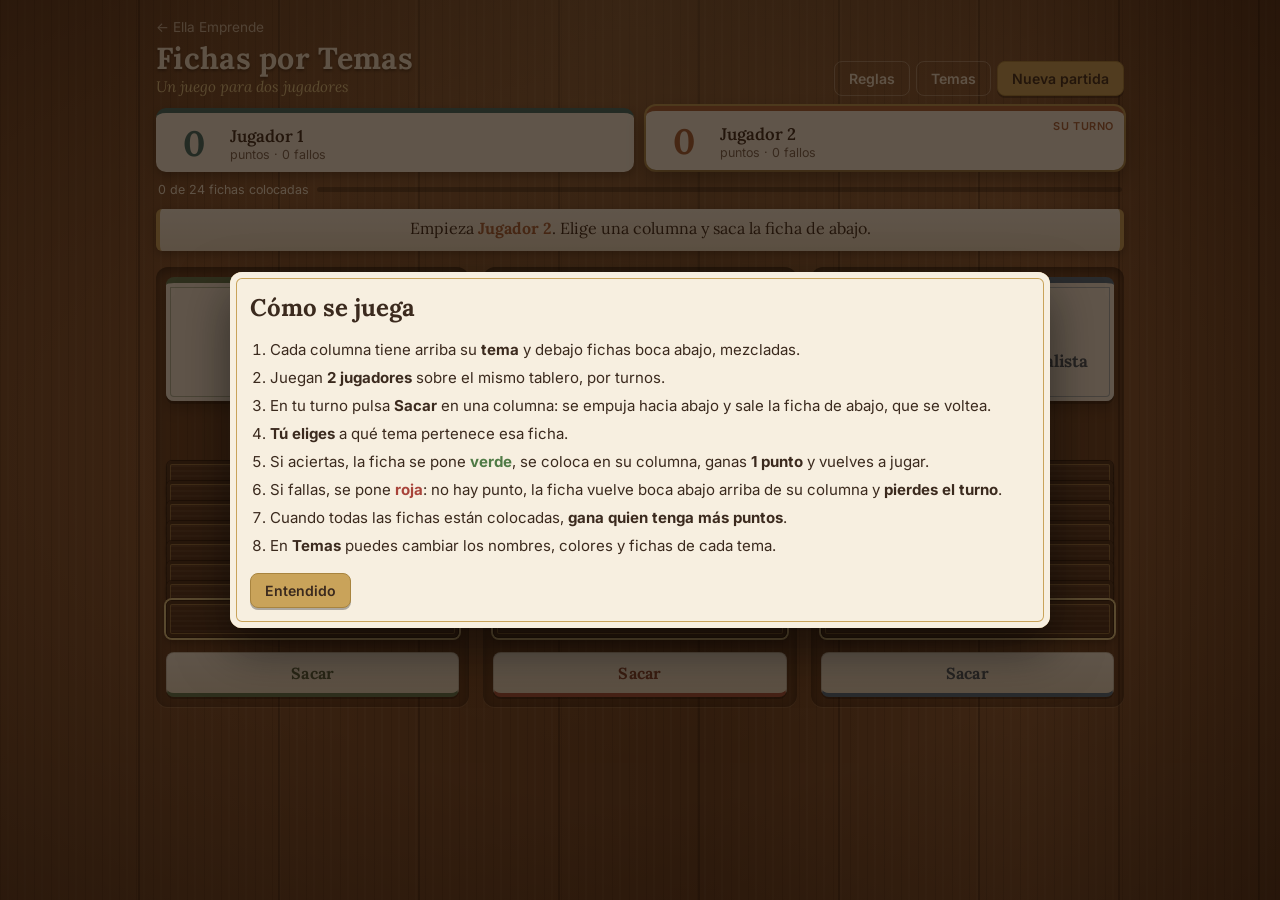
==== commit fc4c5e16: "Juego: solo los 3 temas de la foto, sin emojis y diseño renovado Tablero de 3 columnas (Positivismo," ====
--- a/juego/index.html
+++ b/juego/index.html
@@ -4,41 +4,40 @@
 <meta charset="UTF-8">
 <meta name="viewport" content="width=device-width, initial-scale=1.0">
 <title>Fichas por Temas</title>
-<link href="https://fonts.googleapis.com/css2?family=Lora:wght@400;600&family=Inter:wght@400;600&display=swap" rel="stylesheet">
+<link href="https://fonts.googleapis.com/css2?family=Lora:ital,wght@0,400;0,600;0,700;1,400&family=Inter:wght@400;500;600&display=swap" rel="stylesheet">
 <style>
 :root{
     --wood1:#8a5a36;
-    --wood2:#7a4e2e;
-    --wood3:#6b4226;
+    --wood2:#74492a;
+    --wood3:#633d22;
     --grain:rgba(40,20,8,.18);
     --ink:#3b2a1e;
     --muted:#7a6553;
-    --paper:#f6eedf;
-    --paper2:#ede2cc;
-    --panel:rgba(246,238,223,.92);
-    --line:rgba(59,42,30,.18);
-    --back1:#9c7a54;
-    --back2:#86663f;
-    --tray:rgba(30,15,5,.22);
+    --paper:#f7efe0;
+    --paper2:#ece0c8;
+    --line:rgba(59,42,30,.16);
+    --gold:#c9a35a;
+    --gold2:#e3c98a;
     --onwood:#f3e6d0;
+    --tray:rgba(30,15,5,.26);
+    --ok:#4f7a45;
+    --bad:#a8433a;
 }
 @media (prefers-color-scheme: dark){
     :root:not([data-theme="light"]){
-        --wood1:#5a3a22;
-        --wood2:#4d311c;
-        --wood3:#402816;
-        --paper:#eadfc9;
-        --paper2:#ddd0b6;
-        --panel:rgba(234,223,201,.92);
+        --wood1:#5f3d24;
+        --wood2:#4f321d;
+        --wood3:#422917;
+        --paper:#ece2cd;
+        --paper2:#dfd1b5;
     }
 }
 :root[data-theme="dark"]{
-    --wood1:#5a3a22;
-    --wood2:#4d311c;
-    --wood3:#402816;
-    --paper:#eadfc9;
-    --paper2:#ddd0b6;
-    --panel:rgba(234,223,201,.92);
+    --wood1:#5f3d24;
+    --wood2:#4f321d;
+    --wood3:#422917;
+    --paper:#ece2cd;
+    --paper2:#dfd1b5;
 }
 
 *{box-sizing:border-box}
@@ -49,201 +48,252 @@
     color:var(--ink);
     background-color:var(--wood2);
     background-image:
-        radial-gradient(ellipse at 50% 40%,rgba(255,220,170,.12),transparent 70%),
-        repeating-linear-gradient(90deg,transparent 0 118px,rgba(20,10,4,.35) 118px 120px),
+        radial-gradient(ellipse at 50% 0%,rgba(255,214,150,.22),transparent 60%),
+        radial-gradient(ellipse at 50% 50%,transparent 55%,rgba(20,8,2,.45) 100%),
+        repeating-linear-gradient(90deg,transparent 0 138px,rgba(20,10,4,.35) 138px 140px),
         repeating-linear-gradient(90deg,var(--grain) 0 1px,transparent 1px 7px,rgba(255,230,190,.05) 7px 9px,transparent 9px 17px),
         linear-gradient(90deg,var(--wood1),var(--wood2) 30%,var(--wood3) 55%,var(--wood1) 80%,var(--wood2));
     background-attachment:fixed;
 }
-h1,h2,h3,.fun{font-family:'Lora',serif}
+h1,h2,h3{font-family:'Lora',serif}
 button{font:inherit;cursor:pointer}
 
+/* Cabecera */
 .top{
-    display:flex;align-items:center;justify-content:space-between;gap:8px;
-    padding:12px 16px;max-width:1100px;margin:0 auto;flex-wrap:wrap;
-}
-.top h1{margin:0;font-size:1.6rem;color:var(--onwood);font-weight:600;text-shadow:0 1px 2px rgba(0,0,0,.35)}
+    display:flex;align-items:flex-end;justify-content:space-between;gap:12px;
+    padding:16px 16px 12px;max-width:1000px;margin:0 auto;flex-wrap:wrap;
+}
+a.home{color:var(--onwood);opacity:.7;text-decoration:none;font-size:.85rem}
+.top h1{margin:2px 0 0;font-size:1.9rem;font-weight:700;color:var(--onwood);letter-spacing:.3px;text-shadow:0 2px 3px rgba(0,0,0,.4)}
+.top .sub{margin:0;color:var(--gold2);font-family:'Lora',serif;font-style:italic;font-size:.95rem}
 .top .actions{display:flex;gap:6px;flex-wrap:wrap}
 .btn{
-    border-radius:10px;padding:8px 14px;font-weight:600;
-    background:var(--paper);color:var(--ink);box-shadow:0 2px 0 rgba(0,0,0,.25);
-    border:1px solid var(--line);
-}
-.btn.primary{background:#5f7a55;color:#f6eedf;border-color:rgba(0,0,0,.2)}
-.btn:hover{filter:brightness(1.04)}
-a.home{color:var(--onwood);opacity:.75;text-decoration:none;font-size:.9rem}
-
-main{max-width:1100px;margin:0 auto;padding:0 16px 40px}
+    border-radius:8px;padding:8px 14px;font-weight:600;font-size:.88rem;
+    background:var(--paper);color:var(--ink);
+    border:1px solid rgba(0,0,0,.15);box-shadow:0 2px 0 rgba(0,0,0,.3);
+}
+.btn.ghost{background:transparent;color:var(--onwood);border-color:rgba(243,230,208,.35);box-shadow:none}
+.btn.primary{background:var(--gold);color:#3b2a1e;border-color:#a8843f}
+.btn:hover{filter:brightness(1.06)}
+.btn:active{transform:translateY(1px);box-shadow:0 1px 0 rgba(0,0,0,.3)}
+
+main{max-width:1000px;margin:0 auto;padding:0 16px 40px}
 
 /* Marcador */
-.players{display:grid;grid-template-columns:1fr 1fr;gap:10px;margin-bottom:10px}
+.players{display:grid;grid-template-columns:1fr 1fr;gap:12px;margin-bottom:10px}
 .player{
-    background:var(--panel);border-radius:12px;padding:10px 12px;border:2px solid transparent;
-    transition:border-color .4s;box-shadow:0 3px 8px rgba(0,0,0,.25);
-}
-.player.active{border-color:var(--pc)}
-.player h3{margin:0 0 6px;font-size:1.05rem;display:flex;align-items:center;gap:6px;font-weight:600}
-.player h3 .dot{width:12px;height:12px;border-radius:50%;background:var(--pc);box-shadow:inset 0 -2px 0 rgba(0,0,0,.25)}
-.player .turn{margin-left:auto;font-size:.72rem;font-family:'Inter',sans-serif;background:var(--pc);color:#f6eedf;padding:2px 8px;border-radius:6px;opacity:0;transition:.4s}
+    position:relative;background:var(--paper);border-radius:10px;padding:12px 14px 10px;
+    box-shadow:0 4px 10px rgba(0,0,0,.3);display:flex;align-items:center;gap:12px;
+    border-top:5px solid var(--pc);transition:transform .4s,box-shadow .4s;overflow:hidden;
+}
+.player.active{transform:translateY(-2px);box-shadow:0 8px 18px rgba(0,0,0,.35),0 0 0 2px var(--gold)}
+.player .pts{
+    font-family:'Lora',serif;font-weight:700;font-size:2.2rem;line-height:1;color:var(--pc);
+    min-width:2.2ch;text-align:center;
+}
+.player .info{flex:1;min-width:0}
+.player h3{margin:0;font-size:1.05rem;font-weight:600;white-space:nowrap;overflow:hidden;text-overflow:ellipsis}
+.player .meta{font-size:.78rem;color:var(--muted)}
+.player .turn{
+    position:absolute;top:8px;right:10px;font-size:.68rem;font-weight:600;letter-spacing:.6px;text-transform:uppercase;
+    color:var(--pc);opacity:0;transition:.4s;
+}
 .player.active .turn{opacity:1}
-.players .prog{grid-column:1/-1;color:var(--onwood);margin-top:0}
-.prog{display:flex;align-items:center;gap:6px;font-size:.85rem;margin-top:4px}
-.prog .bar{flex:1;height:7px;border-radius:99px;background:var(--line);overflow:hidden}
-.prog .bar i{display:block;height:100%;background:var(--tc);transition:width .6s}
-
-.score{font-size:.9rem;color:var(--muted)}
-.score .pts{font-family:'Lora',serif;font-size:1.6rem;font-weight:600;color:var(--pc);vertical-align:-2px}
-.score .miss{font-size:.8rem}
+
+.progress{display:flex;align-items:center;gap:8px;color:var(--onwood);font-size:.78rem;margin:2px 2px 12px}
+.progress .bar{flex:1;height:5px;border-radius:99px;background:rgba(0,0,0,.3);overflow:hidden}
+.progress .bar i{display:block;height:100%;background:var(--gold);transition:width .6s}
+
 .status{
-    text-align:center;font-family:'Lora',serif;font-size:1rem;
-    background:var(--panel);border-radius:12px;padding:8px 12px;margin-bottom:12px;min-height:40px;
-    box-shadow:0 3px 8px rgba(0,0,0,.25);
-}
+    position:relative;text-align:center;font-family:'Lora',serif;font-size:1rem;color:var(--ink);
+    background:linear-gradient(180deg,var(--paper),var(--paper2));
+    border-radius:6px;padding:9px 16px;margin:0 0 16px;min-height:42px;
+    box-shadow:0 3px 8px rgba(0,0,0,.3);border-left:4px solid var(--gold);border-right:4px solid var(--gold);
+}
+
+/* Medallón con la inicial del tema */
+.medal{
+    display:inline-flex;align-items:center;justify-content:center;flex:none;
+    width:42px;height:42px;border-radius:50%;
+    background:radial-gradient(circle at 35% 30%,color-mix(in srgb,var(--tc) 70%,#fff),var(--tc) 60%,color-mix(in srgb,var(--tc) 70%,#000));
+    color:#fbf3e3;font-family:'Lora',serif;font-weight:700;font-size:1.25rem;
+    box-shadow:0 0 0 2px var(--paper),0 0 0 4px var(--gold),0 3px 6px rgba(0,0,0,.35);
+    text-shadow:0 1px 1px rgba(0,0,0,.35);
+}
+.medal.sm{width:26px;height:26px;font-size:.8rem;box-shadow:0 0 0 1.5px var(--paper),0 0 0 3px var(--gold)}
 
 /* Tablero */
-.board{display:grid;grid-template-columns:repeat(4,minmax(0,1fr));gap:12px}
+.board{display:grid;grid-template-columns:repeat(var(--n),minmax(0,1fr));gap:14px}
 .col{
-    position:relative;border-radius:12px;padding:8px;display:flex;flex-direction:column;gap:6px;
+    position:relative;border-radius:12px;padding:10px;display:flex;flex-direction:column;gap:6px;
     background:var(--tray);
-    box-shadow:inset 0 3px 8px rgba(0,0,0,.4),0 1px 0 rgba(255,230,190,.15);
-    border-top:3px solid color-mix(in srgb,var(--tc) 70%,transparent);
-    transition:outline-color .3s,opacity .3s;min-height:420px;
-    outline:2px solid transparent;outline-offset:2px;
-}
-.col.target{cursor:pointer;outline-color:rgba(243,230,208,.55)}
-.col.target:hover{outline-color:var(--onwood)}
+    box-shadow:inset 0 4px 10px rgba(0,0,0,.45),0 1px 0 rgba(255,230,190,.15);
+    transition:opacity .3s;min-height:440px;
+}
 .col.dim{opacity:.6}
+.col.flash-ok{animation:flashOk 1.6s ease-out}
+.col.flash-bad{animation:flashBad 1.6s ease-out}
 
 .theme-card{
-    border-radius:10px;padding:8px 6px;text-align:center;color:var(--ink);
+    position:relative;border-radius:8px;padding:16px 8px 12px;text-align:center;
     background:var(--paper);
-    border:1px solid var(--line);
-    border-bottom:5px solid var(--tc);
-    box-shadow:0 3px 0 rgba(0,0,0,.2),0 6px 10px rgba(0,0,0,.2);
-}
-.theme-card .ic{font-size:1.8rem;line-height:1;display:block;filter:saturate(.75)}
-.theme-card .nm{font-family:'Lora',serif;font-weight:600;font-size:1rem;color:color-mix(in srgb,var(--tc) 70%,#2a1c12);hyphens:auto;overflow-wrap:break-word}
-.theme-card .ow{font-size:.7rem;color:var(--muted);border:1px solid var(--line);border-radius:6px;padding:1px 6px;display:inline-block;margin-top:3px}
-
-.placed{display:flex;flex-direction:column;gap:4px}
+    box-shadow:0 3px 0 rgba(0,0,0,.25),0 8px 14px rgba(0,0,0,.25),inset 0 0 0 4px var(--paper),inset 0 0 0 5px color-mix(in srgb,var(--tc) 45%,transparent);
+    border-top:6px solid var(--tc);
+}
+.theme-card .nm{
+    margin-top:10px;font-family:'Lora',serif;font-weight:700;font-size:1.05rem;line-height:1.2;
+    color:color-mix(in srgb,var(--tc) 70%,#2a1c12);hyphens:auto;overflow-wrap:break-word;
+}
+.theme-card .cnt{font-size:.72rem;color:var(--muted);margin-top:4px}
+
+.placed{display:flex;flex-direction:column;gap:5px;margin-top:4px}
 .chip{
-    background:var(--paper);color:var(--ink);border-radius:6px;padding:4px 6px;font-size:.78rem;
-    border-left:4px solid var(--tc);display:flex;gap:4px;align-items:center;
-    box-shadow:0 2px 0 rgba(0,0,0,.2);
-    animation:drop .5s ease-out;
-}
-.chip b{font-weight:400;hyphens:auto;overflow-wrap:anywhere}
-
-.stack-label{font-size:.72rem;color:var(--onwood);opacity:.7;text-align:center;margin-top:auto}
-.stack{display:flex;flex-direction:column;align-items:center}
+    position:relative;background:var(--paper);color:var(--ink);border-radius:5px;padding:6px 8px 6px 12px;
+    font-size:.8rem;line-height:1.25;box-shadow:0 2px 0 rgba(0,0,0,.22);
+    animation:drop .5s ease-out;hyphens:auto;overflow-wrap:break-word;
+}
+.chip::before{content:"";position:absolute;left:0;top:0;bottom:0;width:5px;border-radius:5px 0 0 5px;background:var(--tc)}
+
+.stack-label{font-size:.72rem;color:var(--onwood);opacity:.7;text-align:center;margin-top:auto;padding-top:8px}
+.stack{display:flex;flex-direction:column}
 .back{
-    width:100%;height:34px;border-radius:7px;margin-top:-14px;
+    position:relative;width:100%;height:38px;border-radius:6px;margin-top:-18px;
     background:
-        repeating-linear-gradient(0deg,rgba(255,240,210,.08) 0 2px,transparent 2px 5px),
-        linear-gradient(180deg,var(--back1),var(--back2));
-    border:1px solid rgba(40,20,8,.45);box-shadow:0 2px 2px rgba(0,0,0,.3),inset 0 1px 0 rgba(255,240,210,.25);
-    display:flex;align-items:center;justify-content:center;color:rgba(246,238,223,.55);font-size:.8rem;
+        repeating-linear-gradient(0deg,rgba(255,240,210,.06) 0 2px,transparent 2px 5px),
+        linear-gradient(180deg,#5a3a24,#43291a);
+    border:1px solid rgba(20,10,4,.6);
+    box-shadow:0 2px 3px rgba(0,0,0,.35),inset 0 0 0 3px #4a2f1d,inset 0 0 0 4px rgba(201,163,90,.55);
+}
+.back::after{
+    content:"";position:absolute;left:50%;top:50%;width:9px;height:9px;transform:translate(-50%,-50%) rotate(45deg);
+    background:var(--gold);opacity:.7;
 }
 .back:first-child{margin-top:0}
-.back.marked{outline:2px dashed rgba(243,230,208,.6);outline-offset:-5px}
-.back.bottom{border-color:var(--onwood);box-shadow:0 0 0 2px rgba(243,230,208,.5),0 2px 2px rgba(0,0,0,.3)}
+.back.marked{outline:2px dashed rgba(243,230,208,.55);outline-offset:-7px}
+.back.bottom{box-shadow:0 0 0 2px var(--gold2),0 4px 8px rgba(0,0,0,.4),inset 0 0 0 3px #4a2f1d,inset 0 0 0 4px rgba(201,163,90,.55)}
 .pull{
-    margin-top:6px;width:100%;border-radius:8px;padding:8px 4px;font-weight:600;
-    background:var(--paper);color:color-mix(in srgb,var(--tc) 70%,#2a1c12);font-family:'Lora',serif;
-    border:1px solid var(--line);border-bottom:3px solid var(--tc);box-shadow:0 2px 0 rgba(0,0,0,.2);
-}
+    margin-top:8px;width:100%;border-radius:8px;padding:10px 4px;font-weight:700;letter-spacing:.3px;
+    background:linear-gradient(180deg,var(--paper),var(--paper2));color:color-mix(in srgb,var(--tc) 70%,#2a1c12);font-family:'Lora',serif;
+    border:1px solid rgba(0,0,0,.15);border-bottom:4px solid var(--tc);box-shadow:0 2px 0 rgba(0,0,0,.3);
+}
+.pull:hover:not(:disabled){filter:brightness(1.05)}
 .pull:disabled{opacity:.4;cursor:not-allowed}
 
 /* Ficha revelada */
 .overlay{
-    position:fixed;inset:0;background:rgba(25,12,4,.6);display:none;align-items:center;justify-content:center;
+    position:fixed;inset:0;background:rgba(25,12,4,.68);display:none;align-items:center;justify-content:center;
     z-index:50;padding:16px;
 }
 .overlay.show{display:flex}
-.reveal-box{text-align:center;max-width:340px;width:100%}
-.flip{perspective:900px;width:220px;height:260px;margin:0 auto 12px}
+.reveal-box{text-align:center;max-width:380px;width:100%}
+.flip{perspective:900px;width:230px;height:270px;margin:0 auto 14px}
 .flip-inner{position:relative;width:100%;height:100%;transition:transform .8s ease-in-out;transform-style:preserve-3d}
 .flip.on .flip-inner{transform:rotateY(180deg)}
 .face{
-    position:absolute;inset:0;border-radius:14px;backface-visibility:hidden;display:flex;flex-direction:column;
-    align-items:center;justify-content:center;padding:16px;box-shadow:0 12px 26px rgba(0,0,0,.45);
+    position:absolute;inset:0;border-radius:12px;backface-visibility:hidden;display:flex;flex-direction:column;
+    align-items:center;justify-content:center;padding:22px;box-shadow:0 14px 30px rgba(0,0,0,.5);
 }
 .face.f-back{
-    background:repeating-linear-gradient(0deg,rgba(255,240,210,.08) 0 2px,transparent 2px 6px),linear-gradient(180deg,var(--back1),var(--back2));
-    color:rgba(246,238,223,.6);font-size:3rem;border:1px solid rgba(40,20,8,.5);
-}
+    background:repeating-linear-gradient(0deg,rgba(255,240,210,.06) 0 2px,transparent 2px 6px),linear-gradient(180deg,#5a3a24,#43291a);
+    box-shadow:0 14px 30px rgba(0,0,0,.5),inset 0 0 0 10px #4a2f1d,inset 0 0 0 12px var(--gold);
+}
+.face.f-back::after{content:"";width:34px;height:34px;transform:rotate(45deg);border:3px solid var(--gold);opacity:.8}
 .face.f-front{
-    transform:rotateY(180deg);background:var(--paper);color:var(--ink);border:4px solid #c9b48f;
-}
-.face.f-front .big{font-size:3.6rem;filter:saturate(.8)}
-.face.f-front .txt{font-family:'Lora',serif;font-size:1.3rem;font-weight:600;margin-top:8px}
-.face.f-front .tag{margin-top:10px;color:color-mix(in srgb,var(--tc) 75%,#2a1c12);border:1px solid var(--tc);border-radius:6px;padding:3px 10px;font-size:.85rem}
-.face.f-front{transition:background .4s,border-color .4s}
-.face.f-front.right{background:#dfeccf;border-color:#4f7a45}
-.face.f-front.wrong{background:#f2d6cf;border-color:#a8433a}
-.choices{display:grid;grid-template-columns:1fr 1fr;gap:8px;margin-bottom:12px}
+    transform:rotateY(180deg);background:var(--paper);color:var(--ink);
+    box-shadow:0 14px 30px rgba(0,0,0,.5),inset 0 0 0 8px var(--paper),inset 0 0 0 9px var(--gold);
+    transition:background .4s,box-shadow .4s;
+}
+.face.f-front .orn{width:60px;height:1px;background:var(--gold);position:relative;margin:10px 0}
+.face.f-front .orn::after{content:"";position:absolute;left:50%;top:50%;width:7px;height:7px;background:var(--gold);transform:translate(-50%,-50%) rotate(45deg)}
+.face.f-front .txt{font-family:'Lora',serif;font-size:1.35rem;font-weight:600;line-height:1.3}
+.face.f-front.right{background:#e3eed6;box-shadow:0 14px 30px rgba(0,0,0,.5),inset 0 0 0 8px #e3eed6,inset 0 0 0 10px var(--ok)}
+.face.f-front.wrong{background:#f4dcd5;box-shadow:0 14px 30px rgba(0,0,0,.5),inset 0 0 0 8px #f4dcd5,inset 0 0 0 10px var(--bad)}
+.stamp{
+    position:absolute;bottom:22px;right:14px;transform:rotate(-12deg) scale(1.6);opacity:0;
+    font-family:'Lora',serif;font-weight:700;font-size:.85rem;letter-spacing:2px;text-transform:uppercase;
+    padding:3px 10px;border:2.5px solid currentColor;border-radius:4px;transition:transform .35s cubic-bezier(.3,1.6,.6,1),opacity .2s;
+}
+.right .stamp,.wrong .stamp{opacity:.85;transform:rotate(-12deg) scale(1)}
+.right .stamp{color:var(--ok)}
+.wrong .stamp{color:var(--bad)}
+
+.reveal-msg{color:var(--onwood);font-family:'Lora',serif;font-size:1.08rem;margin-bottom:12px;min-height:1.4em}
+.reveal-msg b{color:var(--gold2)}
+.choices{display:flex;flex-direction:column;gap:8px;margin-bottom:12px}
 .choices:empty{display:none}
 .choice{
-    border-radius:10px;padding:10px 8px;font-family:'Lora',serif;font-weight:600;font-size:.92rem;
+    display:flex;align-items:center;gap:12px;text-align:left;
+    border-radius:8px;padding:8px 12px;font-family:'Lora',serif;font-weight:600;font-size:1rem;
     background:var(--paper);color:color-mix(in srgb,var(--tc) 70%,#2a1c12);
-    border:1px solid var(--line);border-bottom:4px solid var(--tc);box-shadow:0 2px 0 rgba(0,0,0,.25);
-    transition:background .3s,color .3s,opacity .3s;
-}
-.choice:disabled{cursor:default;background:var(--paper2);color:var(--muted);border-bottom-color:var(--line)}
-.choice.right{background:#4f7a45;color:#f6eedf;border-color:#36592f;opacity:1}
-.choice.wrong{background:#a8433a;color:#f6eedf;border-color:#7d2f28;opacity:1}
-.choice.answer{opacity:1;outline:2px solid #4f7a45;outline-offset:2px}
-.col.flash-ok{animation:flashOk 1.4s ease-out}
-.col.flash-bad{animation:flashBad 1.4s ease-out}
-@keyframes flashOk{0%{background:rgba(110,160,90,.55)}100%{background:var(--tray)}}
-@keyframes flashBad{0%{background:rgba(180,70,55,.55)}100%{background:var(--tray)}}
-.reveal-msg{color:var(--onwood);font-family:'Lora',serif;font-size:1.08rem;margin-bottom:12px;min-height:2.6em}
-
-/* Ajustes */
+    border:1px solid rgba(0,0,0,.15);border-left:6px solid var(--tc);box-shadow:0 2px 0 rgba(0,0,0,.3);
+    transition:background .3s,color .3s;
+}
+.choice:hover:not(:disabled){background:#fffaf0}
+.choice:disabled{cursor:default;background:var(--paper2);color:var(--muted)}
+.choice.right{background:var(--ok);color:#f6eedf}
+.choice.wrong{background:var(--bad);color:#f6eedf}
+.choice.answer{outline:2px solid var(--ok);outline-offset:2px;color:var(--ink)}
+
+/* Modales */
 .modal{
-    background:var(--paper);color:var(--ink);border-radius:14px;max-width:900px;width:100%;max-height:92vh;overflow:auto;
-    padding:18px;box-shadow:0 20px 50px rgba(0,0,0,.5);
-}
-.modal h2{margin:0 0 8px;font-weight:600}
+    background:var(--paper);color:var(--ink);border-radius:12px;max-width:820px;width:100%;max-height:92vh;overflow:auto;
+    padding:20px;box-shadow:0 20px 50px rgba(0,0,0,.5),inset 0 0 0 6px var(--paper),inset 0 0 0 7px var(--gold);
+}
+.modal h2{margin:0 0 10px;font-weight:700}
 .modal .row{display:flex;gap:8px;flex-wrap:wrap;align-items:center;margin-bottom:10px}
 .modal label{font-size:.85rem;color:var(--muted)}
-.modal input[type=text],.modal textarea,.modal select{
-    font:inherit;border-radius:8px;border:1px solid var(--line);padding:6px 8px;background:#fffaf0;color:var(--ink);
-}
-.themes-edit{display:grid;grid-template-columns:repeat(auto-fit,minmax(200px,1fr));gap:10px}
-.tedit{border-radius:10px;padding:10px;border:1px solid var(--line);border-top:4px solid var(--tc);background:var(--paper2)}
-.tedit .row{margin-bottom:6px}
+.modal input[type=text],.modal textarea{
+    font:inherit;border-radius:6px;border:1px solid var(--line);padding:6px 8px;background:#fffaf0;color:var(--ink);
+}
+.themes-edit{display:grid;grid-template-columns:repeat(auto-fit,minmax(220px,1fr));gap:10px}
+.tedit{border-radius:8px;padding:10px;border:1px solid var(--line);border-top:5px solid var(--tc);background:var(--paper2)}
+.tedit .row{margin-bottom:6px;flex-wrap:nowrap}
 .tedit input.name{flex:1;min-width:0}
-.tedit input.icon{width:52px;text-align:center}
-.tedit input[type=color]{width:38px;height:32px;border:none;background:none;padding:0}
-.tedit textarea{width:100%;min-height:150px;resize:vertical}
-.hint{font-size:.8rem;color:var(--muted)}
-.err{color:#a23b2a;font-weight:600;font-size:.9rem;min-height:1.2em}
-.rules{font-size:.92rem;line-height:1.55}
+.tedit input[type=color]{width:34px;height:30px;border:none;background:none;padding:0;flex:none}
+.tedit .rm{border:none;background:none;color:var(--bad);font-size:.8rem;padding:4px;flex:none}
+.tedit textarea{width:100%;min-height:170px;resize:vertical;font-size:.88rem}
+.hint{font-size:.82rem;color:var(--muted)}
+.err{color:var(--bad);font-weight:600;font-size:.9rem;min-height:1.2em}
+.rules{font-size:.94rem;line-height:1.6;padding-left:20px}
 .rules li{margin-bottom:4px}
-
-.confetti{position:fixed;top:-40px;font-size:24px;z-index:60;pointer-events:none;animation:fall linear forwards;opacity:.9}
+.ok-t{color:var(--ok);font-weight:700}
+.bad-t{color:var(--bad);font-weight:700}
+
+/* Fin de partida */
+.win{text-align:center;max-width:380px}
+.win .crown{width:60px;height:36px;margin:4px auto 6px;background:var(--gold);clip-path:polygon(0 100%,0 20%,25% 60%,50% 0,75% 60%,100% 20%,100% 100%)}
+.win h2{font-size:1.6rem}
+.win .final{display:flex;justify-content:center;gap:24px;margin:10px 0 18px}
+.win .final div{font-size:.85rem;color:var(--muted)}
+.win .final b{display:block;font-family:'Lora',serif;font-size:2rem;color:var(--pc)}
+
+.confetti{position:fixed;top:-20px;width:9px;height:14px;z-index:60;pointer-events:none;animation:fall linear forwards;border-radius:2px}
 
 @keyframes drop{from{transform:translateY(-8px);opacity:0}to{transform:none;opacity:1}}
-@keyframes fall{to{transform:translateY(110vh) rotate(200deg)}}
+@keyframes fall{to{transform:translateY(110vh) rotate(540deg)}}
+@keyframes flashOk{0%{background:rgba(110,160,90,.6)}100%{background:var(--tray)}}
+@keyframes flashBad{0%{background:rgba(180,70,55,.6)}100%{background:var(--tray)}}
 @media (prefers-reduced-motion: reduce){
     *{animation:none!important;transition:none!important}
 }
 
 @media (max-width:640px){
-    .top h1{font-size:1.25rem}
-    .board{gap:5px}
-    .col{padding:5px;border-radius:8px;min-height:360px}
-    .theme-card .ic{font-size:1.4rem}
-    .theme-card .nm{font-size:.7rem}
-    .theme-card .ow{font-size:.6rem}
-    .chip{font-size:.66rem;padding:3px 4px;flex-direction:column;text-align:center;gap:0}
-    .back{height:26px;margin-top:-12px;font-size:.7rem}
-    .pull{font-size:.75rem;padding:6px 2px}
-    .players{gap:6px}
-    .player{padding:8px}
+    .top h1{font-size:1.45rem}
+    .top .sub{font-size:.85rem}
+    .players{gap:8px}
+    .player{padding:18px 10px 8px;gap:8px}
+    .player .pts{font-size:1.7rem}
     .player h3{font-size:.92rem}
-    .prog{font-size:.72rem}
+    .player .turn{font-size:.58rem;top:5px;right:7px}
+    .board{gap:7px}
+    .col{padding:6px;border-radius:9px;min-height:380px}
+    .theme-card{padding:12px 4px 8px}
+    .theme-card .nm{font-size:.78rem}
+    .medal{width:34px;height:34px;font-size:1rem}
+    .chip{font-size:.7rem;padding:5px 5px 5px 9px}
+    .back{height:30px;margin-top:-15px}
+    .pull{font-size:.82rem;padding:8px 2px}
+    .status{font-size:.92rem;margin-bottom:12px}
 }
 </style>
 </head>
@@ -252,17 +302,19 @@
 <div class="top">
     <div>
         <a class="home" href="../index.html">← Ella Emprende</a>
-        <h1 class="fun">Fichas por Temas</h1>
+        <h1>Fichas por Temas</h1>
+        <p class="sub">Un juego para dos jugadores</p>
     </div>
     <div class="actions">
-        <button class="btn" id="btnRules">📖 Reglas</button>
-        <button class="btn" id="btnSettings">🎨 Temas</button>
-        <button class="btn primary" id="btnNew">🔄 Nueva partida</button>
+        <button class="btn ghost" id="btnRules">Reglas</button>
+        <button class="btn ghost" id="btnSettings">Temas</button>
+        <button class="btn primary" id="btnNew">Nueva partida</button>
     </div>
 </div>
 
 <main>
     <div class="players" id="players"></div>
+    <div class="progress" id="progress"></div>
     <div class="status" id="status"></div>
     <div class="board" id="board"></div>
 </main>
@@ -272,7 +324,7 @@
     <div class="reveal-box">
         <div class="flip" id="flip">
             <div class="flip-inner">
-                <div class="face f-back">❓</div>
+                <div class="face f-back"></div>
                 <div class="face f-front" id="front"></div>
             </div>
         </div>
@@ -282,70 +334,59 @@
     </div>
 </div>
 
+<!-- Fin de partida -->
+<div class="overlay" id="winOv">
+    <div class="modal win" id="winBox"></div>
+</div>
+
 <!-- Reglas -->
 <div class="overlay" id="rulesOv">
     <div class="modal">
-        <h2 class="fun">📖 Cómo se juega</h2>
+        <h2>Cómo se juega</h2>
         <ol class="rules">
-            <li>El tablero tiene <b>4 columnas</b>. Arriba de cada una hay una ficha boca arriba con su <b>tema</b>; debajo, fichas boca abajo mezcladas.</li>
+            <li>Cada columna tiene arriba su <b>tema</b> y debajo fichas boca abajo, mezcladas.</li>
             <li>Juegan <b>2 jugadores</b> sobre el mismo tablero, por turnos.</li>
-            <li><b>Turno:</b> pulsa <b>“Sacar ↓”</b> en una columna: se empuja hacia abajo y sale la ficha de abajo. Se voltea.</li>
-            <li><b>Tú eliges</b> en qué columna va esa ficha.</li>
-            <li>Si aciertas, la ficha se pone <b style="color:#4f7a45">verde</b>, se coloca en su columna, ganas <b>1 punto</b> y vuelves a jugar.</li>
-            <li>Si fallas, se pone <b style="color:#a8433a">roja</b>: no hay punto, la ficha vuelve boca abajo por arriba de su columna y <b>pierdes el turno</b>. Las fichas falladas quedan marcadas con borde punteado.</li>
+            <li>En tu turno pulsa <b>Sacar</b> en una columna: se empuja hacia abajo y sale la ficha de abajo, que se voltea.</li>
+            <li><b>Tú eliges</b> a qué tema pertenece esa ficha.</li>
+            <li>Si aciertas, la ficha se pone <span class="ok-t">verde</span>, se coloca en su columna, ganas <b>1 punto</b> y vuelves a jugar.</li>
+            <li>Si fallas, se pone <span class="bad-t">roja</span>: no hay punto, la ficha vuelve boca abajo arriba de su columna y <b>pierdes el turno</b>.</li>
             <li>Cuando todas las fichas están colocadas, <b>gana quien tenga más puntos</b>.</li>
-            <li>Con <b>🎨 Temas</b> puedes cambiar los temas, iconos, colores y fichas, o cargar un ejemplo.</li>
+            <li>En <b>Temas</b> puedes cambiar los nombres, colores y fichas de cada tema.</li>
         </ol>
-        <button class="btn primary" data-close>¡Entendido!</button>
+        <button class="btn primary" data-close>Entendido</button>
     </div>
 </div>
 
 <!-- Ajustes -->
 <div class="overlay" id="setOv">
     <div class="modal">
-        <h2 class="fun">🎨 Temas y jugadores</h2>
+        <h2>Temas y jugadores</h2>
         <div class="row">
-            <label>Cargar ejemplo:</label>
-            <button class="btn" data-preset="sociologia">🏛️ Teorías sociológicas</button>
-            <button class="btn" data-preset="general">🐾 Animales, comida, lugares, transporte</button>
-            <button class="btn" data-preset="espacio">🚀 Naturaleza y espacio</button>
+            <label for="p0name">Jugador 1</label><input type="text" id="p0name" maxlength="16">
+            <label for="p1name">Jugador 2</label><input type="text" id="p1name" maxlength="16">
         </div>
-        <div class="row">
-            <label>Jugador 1</label><input type="text" id="p0name" maxlength="16">
-            <label>Jugador 2</label><input type="text" id="p1name" maxlength="16">
+        <p class="hint">Escribe una ficha por línea (entre 2 y 12 por tema). Puede haber de 2 a 4 temas.</p>
+        <div class="themes-edit" id="themesEdit"></div>
+        <div class="row" style="margin-top:10px">
+            <button class="btn" id="addTheme">Añadir tema</button>
+            <button class="btn" id="resetThemes">Restaurar temas originales</button>
         </div>
-        <p class="hint">Una ficha por línea (entre 2 y 12 por tema). Puedes empezar la línea con un emoji para darle su propio icono, p. ej. <code>🐶 Perro</code>.</p>
-        <div class="themes-edit" id="themesEdit"></div>
         <p class="err" id="setErr"></p>
         <div class="row">
-            <button class="btn primary" id="saveSet">💾 Guardar y empezar</button>
+            <button class="btn primary" id="saveSet">Guardar y empezar</button>
             <button class="btn" data-close>Cancelar</button>
         </div>
     </div>
 </div>
 
 <script>
-const PRESETS = {
-    general: [
-        {name:'Animales', icon:'🐾', color:'#b98b3e', cards:['🐶 Perro','🐱 Gato','🦁 León','🐘 Elefante','🦋 Mariposa','🐬 Delfín']},
-        {name:'Comida', icon:'🍽️', color:'#a8523e', cards:['🍎 Manzana','🍕 Pizza','🥐 Cruasán','🍓 Fresa','🧀 Queso','🌮 Taco']},
-        {name:'Lugares', icon:'🗺️', color:'#5f7a55', cards:['🏖️ Playa','⛰️ Montaña','🏰 Castillo','🌳 Bosque','🏥 Hospital','🏫 Escuela']},
-        {name:'Transporte', icon:'🚦', color:'#4f6d87', cards:['🚗 Coche','✈️ Avión','🚲 Bicicleta','🚢 Barco','🚂 Tren','🚁 Helicóptero']}
-    ],
-    sociologia: [
-        {name:'Positivismo', icon:'🔬', color:'#5f7a55', cards:['Auguste Comte','Ley de los tres estados','Teológico, metafísico y positivo','Método científico','Observación empírica','Estática y dinámica social','Clasificación de las ciencias','Saint-Simon (antecedente)']},
-        {name:'Materialismo histórico', icon:'⚒️', color:'#a8523e', cards:['Karl Marx','Lucha de clases','Burguesía y proletariado','Alienación','Conciencia de clase','Plusvalía','Infraestructura y superestructura','Fuerzas productivas y relaciones de producción']},
-        {name:'Funcionalismo estructuralista', icon:'🏛️', color:'#4f6d87', cards:['Émile Durkheim','Hecho social','Cohesión social','Consciencia colectiva','Solidaridad mecánica y orgánica','Sociedad como un organismo','Función de las instituciones','Coercitividad, colectividad y exterioridad']},
-        {name:'Interaccionismo simbólico', icon:'💬', color:'#7d6587', cards:['George H. Mead','Herbert Blumer','Erving Goffman','El self (yo social)','Símbolos y significados','Interacción cara a cara','Definición de la situación','Escuela de Chicago']}
-    ],
-    espacio: [
-        {name:'Planetas', icon:'🪐', color:'#5b6487', cards:['☀️ Sol','🌍 Tierra','🔴 Marte','🪐 Saturno','🔵 Neptuno','🌑 Luna']},
-        {name:'Océano', icon:'🌊', color:'#3f7378', cards:['🐙 Pulpo','🦈 Tiburón','🐠 Pez payaso','🐋 Ballena','🦀 Cangrejo','🪸 Coral']},
-        {name:'Flores', icon:'🌸', color:'#9a5a6c', cards:['🌹 Rosa','🌻 Girasol','🌷 Tulipán','🌼 Margarita','🪷 Loto','🌺 Hibisco']},
-        {name:'Clima', icon:'⛅', color:'#a88a3e', cards:['🌧️ Lluvia','❄️ Nieve','⚡ Rayo','🌈 Arcoíris','🌪️ Tornado','🌫️ Niebla']}
-    ]
-};
-const STORE_KEY = 'fichasTemas.v2';
+const DEFAULT_THEMES = [
+    {name:'Positivismo', color:'#5f7a55', cards:['Auguste Comte','Ley de los tres estados','Teológico, metafísico y positivo','Método científico','Observación empírica','Estática y dinámica social','Clasificación de las ciencias','Saint-Simon (antecedente)']},
+    {name:'Materialismo histórico', color:'#a8523e', cards:['Karl Marx','Lucha de clases','Burguesía y proletariado','Alienación','Conciencia de clase','Plusvalía','Infraestructura y superestructura','Fuerzas productivas y relaciones de producción']},
+    {name:'Funcionalismo estructuralista', color:'#4f6d87', cards:['Émile Durkheim','Hecho social','Cohesión social','Consciencia colectiva','Solidaridad mecánica y orgánica','Sociedad como un organismo','Función de las instituciones','Coercitividad, colectividad y exterioridad']}
+];
+const EXTRA_COLORS = ['#7d6587','#b98b3e','#3f7378'];
+const STORE_KEY = 'fichasTemas.v3';
 const PLAYER_COLORS = ['#3f6e6a','#a8613a'];
 const $ = s => document.querySelector(s);
 
@@ -357,10 +398,10 @@
         const raw = localStorage.getItem(STORE_KEY);
         if(raw){
             const c = JSON.parse(raw);
-            if(Array.isArray(c.themes) && c.themes.length === 4) return c;
+            if(Array.isArray(c.themes) && c.themes.length >= 2 && c.themes.length <= 4) return c;
         }
     }catch(e){}
-    return {players:['Jugador 1','Jugador 2'], themes:clone(PRESETS.sociologia)};
+    return {players:['Jugador 1','Jugador 2'], themes:clone(DEFAULT_THEMES)};
 }
 function saveConfig(){
     try{ localStorage.setItem(STORE_KEY, JSON.stringify(config)); }catch(e){}
@@ -376,50 +417,41 @@
 function esc(s){
     return String(s).replace(/[&<>"']/g, c => ({'&':'&amp;','<':'&lt;','>':'&gt;','"':'&quot;',"'":'&#39;'}[c]));
 }
-// "🐶 Perro" -> {icon:'🐶', text:'Perro'}; sin emoji no lleva icono (el del tema delataría la respuesta)
-function parseCard(line){
-    const m = line.match(/^((?:\p{Extended_Pictographic}|\p{Regional_Indicator})(?:️|‍|\p{Extended_Pictographic}|\p{Emoji_Modifier})*)\s*(.*)$/u);
-    if(m && m[2]) return {icon:m[1], text:m[2]};
-    return {icon:'', text:line};
-}
+function initial(name){ return esc((name.trim()[0] || '?').toUpperCase()); }
+function medal(t, sm){ return `<span class="medal${sm ? ' sm' : ''}" style="--tc:${t.color}">${initial(t.name)}</span>`; }
+function who(p){ return `<b style="color:${PLAYER_COLORS[p]}">${esc(config.players[p])}</b>`; }
 
 /* ---------- Partida ---------- */
 function newGame(){
     const themes = config.themes;
     const cards = [];
-    themes.forEach((t, ti) => {
-        t.cards.forEach(line => {
-            const c = parseCard(line);
-            cards.push({id:cards.length, theme:ti, icon:c.icon, text:c.text, seen:false});
-        });
-    });
-    const order = shuffle(cards.map(c => c.id));
+    themes.forEach((t, ti) => t.cards.forEach(text => cards.push({id:cards.length, theme:ti, text, seen:false})));
     const cols = themes.map(() => ({placed:[], hidden:[]}));
-    order.forEach((id, i) => cols[i % 4].hidden.push(id));
+    shuffle(cards.map(c => c.id)).forEach((id, i) => cols[i % cols.length].hidden.push(id));
 
     document.querySelectorAll('.confetti').forEach(el => el.remove());
+    $('#winOv').classList.remove('show');
     G = {cards, cols, cur:Math.random() < .5 ? 0 : 1, phase:'pick', held:null, from:null,
          score:[0,0], misses:[0,0], flash:null};
-    say(`🎲 Empieza ${who(G.cur)}. Elige una columna y saca la ficha de abajo.`);
+    say(`Empieza ${who(G.cur)}. Elige una columna y saca la ficha de abajo.`);
     render();
 }
-
-function who(p){ return `<b style="color:${PLAYER_COLORS[p]}">${esc(config.players[p])}</b>`; }
 
 function pull(ci){
     if(G.phase !== 'pick') return;
     const col = G.cols[ci];
     if(!col.hidden.length) return;
-    const id = col.hidden.pop(); // la ficha de abajo
-    G.held = id; G.from = ci; G.phase = 'choose';
+    G.held = col.hidden.pop(); // la ficha de abajo
+    G.from = ci;
+    G.phase = 'choose';
     render();
-    showReveal(G.cards[id]);
+    showReveal(G.cards[G.held]);
 }
 
 function showReveal(card){
     const front = $('#front');
     front.className = 'face f-front';
-    front.innerHTML = `${card.icon ? `<div class="big">${esc(card.icon)}</div>` : ''}<div class="txt">${esc(card.text)}</div>`;
+    front.innerHTML = `<div class="orn"></div><div class="txt">${esc(card.text)}</div><div class="orn"></div><div class="stamp" id="stamp"></div>`;
     const flip = $('#flip');
     flip.classList.remove('on');
     $('#revealMsg').innerHTML = '';
@@ -429,9 +461,9 @@
     setTimeout(() => {
         flip.classList.add('on');
         setTimeout(() => {
-            $('#revealMsg').innerHTML = '¿En qué columna va esta ficha?';
+            $('#revealMsg').textContent = '¿A qué tema pertenece?';
             $('#choices').innerHTML = config.themes.map((t, i) =>
-                `<button class="choice" data-choice="${i}" style="--tc:${t.color}">${esc(t.icon)} ${esc(t.name)}</button>`).join('');
+                `<button class="choice" data-choice="${i}" style="--tc:${t.color}">${medal(t, true)}<span>${esc(t.name)}</span></button>`).join('');
         }, 700);
     }, 120);
 }
@@ -443,6 +475,7 @@
     const t = config.themes[card.theme];
     G.phase = 'result';
     $('#front').classList.add(ok ? 'right' : 'wrong');
+    $('#stamp').textContent = ok ? 'Correcto' : 'Incorrecto';
     document.querySelectorAll('.choice').forEach(b => {
         b.disabled = true;
         if(+b.dataset.choice === ci) b.classList.add(ok ? 'right' : 'wrong');
@@ -451,13 +484,13 @@
     if(ok){
         G.score[G.cur]++;
         G.cols[ci].placed.push(card.id);
-        $('#revealMsg').innerHTML = `✅ ¡Correcto! +1 punto para ${who(G.cur)}.`;
+        $('#revealMsg').innerHTML = `¡Correcto! Un punto para ${who(G.cur)}.`;
         $('#revealBtn').textContent = 'Seguir jugando';
     }else{
         G.misses[G.cur]++;
         card.seen = true;
         G.cols[G.from].hidden.unshift(card.id); // vuelve boca abajo por arriba
-        $('#revealMsg').innerHTML = `❌ No va ahí: era <b>${esc(t.icon)} ${esc(t.name)}</b>. Sin punto y pierdes el turno.`;
+        $('#revealMsg').innerHTML = `No es ahí: era <b>${esc(t.name)}</b>. Sin punto, pierdes el turno.`;
         $('#revealBtn').textContent = 'Pasar el turno';
     }
     G.flash = {col: ci, ok};
@@ -470,10 +503,12 @@
     $('#revealOv').classList.remove('show');
     const ok = G.flash.ok;
     G.phase = 'pick';
-    if(allPlaced()) return finish();
-    if(ok){
-        say(`🎉 ¡Bien! ${who(G.cur)} sigue jugando.`);
-    }else{
+    if(allPlaced()){
+        G.flash = null;
+        return finish();
+    }
+    if(ok) say(`¡Bien! ${who(G.cur)} sigue jugando.`);
+    else{
         G.cur = 1 - G.cur;
         say(`Turno de ${who(G.cur)}. Saca una ficha de abajo.`);
     }
@@ -486,15 +521,19 @@
 function finish(){
     G.phase = 'over';
     const [a, b] = G.score;
-    if(a === b){
-        say(`🤝 Se colocaron todas las fichas: ¡empate a ${a} puntos!`);
-        render();
-        return;
-    }
+    const tie = a === b;
     const p = a > b ? 0 : 1;
-    say(`🏆 ¡${who(p)} gana con ${G.score[p]} puntos frente a ${G.score[1 - p]}!`);
+    say(tie ? `Empate a ${a} puntos.` : `${who(p)} gana con ${G.score[p]} puntos.`);
     render();
-    confetti(config.themes.map(t => t.icon));
+    $('#winBox').innerHTML = `
+        <div class="crown"></div>
+        <h2>${tie ? '¡Empate!' : `¡Gana ${esc(config.players[p])}!`}</h2>
+        <p class="hint">Gana quien tiene más puntos al colocar todas las fichas.</p>
+        <div class="final">${[0,1].map(i => `<div style="--pc:${PLAYER_COLORS[i]}"><b>${G.score[i]}</b>${esc(config.players[i])}</div>`).join('')}</div>
+        <button class="btn primary" id="againBtn">Jugar otra vez</button>
+        <button class="btn" data-close>Ver tablero</button>`;
+    $('#winOv').classList.add('show');
+    confetti();
 }
 
 function say(html){ $('#status').innerHTML = html; }
@@ -504,82 +543,85 @@
     const themes = config.themes;
     const total = G.cards.length;
     const placed = G.cols.reduce((n, c) => n + c.placed.length, 0);
-    // marcador
+
     $('#players').innerHTML = [0,1].map(p => `
         <div class="player ${G.cur === p && G.phase !== 'over' ? 'active' : ''}" style="--pc:${PLAYER_COLORS[p]}">
-            <h3 class="fun"><span class="dot"></span>${esc(config.players[p])}<span class="turn">Su turno</span></h3>
-            <div class="score"><span class="pts">${G.score[p]}</span> ${G.score[p] === 1 ? 'punto' : 'puntos'}
-                <span class="miss">· ${G.misses[p]} ${G.misses[p] === 1 ? 'fallo' : 'fallos'}</span></div>
-        </div>`).join('') +
-        `<div class="prog" style="--tc:var(--onwood)"><span>${placed}/${total} colocadas</span><div class="bar"><i style="width:${placed / total * 100}%"></i></div></div>`;
-
-    // columnas
-    $('#board').innerHTML = themes.map((t, ci) => {
+            <span class="turn">Su turno</span>
+            <div class="pts">${G.score[p]}</div>
+            <div class="info">
+                <h3>${esc(config.players[p])}</h3>
+                <div class="meta">${G.score[p] === 1 ? 'punto' : 'puntos'} · ${G.misses[p]} ${G.misses[p] === 1 ? 'fallo' : 'fallos'}</div>
+            </div>
+        </div>`).join('');
+    $('#progress').innerHTML = `<span>${placed} de ${total} fichas colocadas</span><div class="bar"><i style="width:${placed / total * 100}%"></i></div>`;
+
+    const board = $('#board');
+    board.style.setProperty('--n', themes.length);
+    board.innerHTML = themes.map((t, ci) => {
         const col = G.cols[ci];
         let cls = G.phase === 'pick' && !col.hidden.length ? 'dim' : '';
         if(G.flash && G.flash.col === ci) cls += G.flash.ok ? ' flash-ok' : ' flash-bad';
-        const backs = col.hidden.map((id, k) => {
-            const isBottom = k === col.hidden.length - 1;
-            return `<div class="back${G.cards[id].seen ? ' marked' : ''}${isBottom ? ' bottom' : ''}">${isBottom ? '⬇' : '✦'}</div>`;
-        }).join('');
-        return `<div class="col ${cls}" data-col="${ci}" style="--tc:${t.color}">
+        const backs = col.hidden.map((id, k) =>
+            `<div class="back${G.cards[id].seen ? ' marked' : ''}${k === col.hidden.length - 1 ? ' bottom' : ''}"></div>`).join('');
+        return `<div class="col ${cls}" style="--tc:${t.color}">
             <div class="theme-card">
-                <span class="ic">${esc(t.icon)}</span>
+                ${medal(t)}
                 <div class="nm">${esc(t.name)}</div>
+                <div class="cnt">${col.placed.length} de ${t.cards.length}</div>
             </div>
-            <div class="placed">${col.placed.map(id => {
-                const c = G.cards[id];
-                return `<div class="chip"><span>${esc(c.icon || t.icon)}</span><b>${esc(c.text)}</b></div>`;
-            }).join('')}</div>
+            <div class="placed">${col.placed.map(id => `<div class="chip">${esc(G.cards[id].text)}</div>`).join('')}</div>
             <div class="stack-label">${col.hidden.length} boca abajo</div>
             <div class="stack">${backs}</div>
-            <button class="pull" data-pull="${ci}" ${G.phase !== 'pick' || !col.hidden.length ? 'disabled' : ''}>Sacar ↓</button>
+            <button class="pull" data-pull="${ci}" ${G.phase !== 'pick' || !col.hidden.length ? 'disabled' : ''}>Sacar</button>
         </div>`;
     }).join('');
 }
 
-function confetti(icons){
-    const pool = icons.concat(['🎉','⭐','✨']);
-    for(let i = 0; i < 24; i++){
+function confetti(){
+    const colors = config.themes.map(t => t.color).concat(['#c9a35a','#e3c98a','#f7efe0']);
+    for(let i = 0; i < 50; i++){
         const s = document.createElement('div');
         s.className = 'confetti';
-        s.textContent = pool[i % pool.length];
+        s.style.background = colors[i % colors.length];
         s.style.left = Math.random() * 100 + 'vw';
-        s.style.animationDuration = 4 + Math.random() * 3 + 's';
-        s.style.animationDelay = Math.random() * .8 + 's';
+        s.style.animationDuration = 3 + Math.random() * 3 + 's';
+        s.style.animationDelay = Math.random() * 1 + 's';
         document.body.appendChild(s);
-        setTimeout(() => s.remove(), 8500);
+        setTimeout(() => s.remove(), 7500);
     }
 }
 
 /* ---------- Ajustes ---------- */
+function themeEditor(t, i){
+    return `<div class="tedit" style="--tc:${t.color}">
+        <div class="row">
+            <input type="text" class="name" value="${esc(t.name)}" maxlength="40" aria-label="Nombre del tema ${i + 1}">
+            <input type="color" value="${t.color}" aria-label="Color del tema ${i + 1}">
+            <button class="rm" type="button">Quitar</button>
+        </div>
+        <textarea aria-label="Fichas del tema ${i + 1}">${esc(t.cards.join('\n'))}</textarea>
+    </div>`;
+}
 function openSettings(themes){
     themes = themes || config.themes;
     $('#p0name').value = config.players[0];
     $('#p1name').value = config.players[1];
     $('#setErr').textContent = '';
-    $('#themesEdit').innerHTML = themes.map((t, i) => `
-        <div class="tedit" style="--tc:${t.color}" data-t="${i}">
-            <div class="row">
-                <input type="text" class="icon" value="${esc(t.icon)}" maxlength="8" aria-label="Icono">
-                <input type="text" class="name" value="${esc(t.name)}" maxlength="40" aria-label="Nombre del tema ${i + 1}">
-                <input type="color" value="${t.color}" aria-label="Color">
-            </div>
-            <textarea aria-label="Fichas del tema ${i + 1}">${esc(t.cards.join('\n'))}</textarea>
-        </div>`).join('');
-    $('#themesEdit').querySelectorAll('input[type=color]').forEach(inp => {
-        inp.addEventListener('input', () => inp.closest('.tedit').style.setProperty('--tc', inp.value));
-    });
+    $('#themesEdit').innerHTML = themes.map(themeEditor).join('');
     $('#setOv').classList.add('show');
 }
 
-function saveSettings(){
-    const themes = [...document.querySelectorAll('.tedit')].map(el => ({
-        icon: el.querySelector('.icon').value.trim() || '⭐',
+function readEditor(){
+    return [...document.querySelectorAll('.tedit')].map(el => ({
         name: el.querySelector('.name').value.trim(),
         color: el.querySelector('input[type=color]').value,
         cards: el.querySelector('textarea').value.split('\n').map(s => s.trim()).filter(Boolean)
     }));
+}
+
+function saveSettings(){
+    const themes = readEditor();
+    if(themes.length < 2) return $('#setErr').textContent = 'Hacen falta al menos 2 temas.';
     for(const [i, t] of themes.entries()){
         if(!t.name) return $('#setErr').textContent = `El tema ${i + 1} necesita un nombre.`;
         if(t.cards.length < 2 || t.cards.length > 12) return $('#setErr').textContent = `"${t.name}" debe tener entre 2 y 12 fichas (tiene ${t.cards.length}).`;
@@ -603,14 +645,30 @@
     if(b) choose(+b.dataset.choice);
 });
 $('#revealBtn').addEventListener('click', afterResult);
+$('#winBox').addEventListener('click', e => { if(e.target.id === 'againBtn') newGame(); });
 $('#btnNew').addEventListener('click', () => {
     if(G.phase === 'over' || confirm('¿Empezar una nueva partida?')) newGame();
 });
 $('#btnRules').addEventListener('click', () => $('#rulesOv').classList.add('show'));
 $('#btnSettings').addEventListener('click', () => openSettings());
 $('#saveSet').addEventListener('click', saveSettings);
-document.querySelectorAll('[data-preset]').forEach(b => b.addEventListener('click', () => openSettings(clone(PRESETS[b.dataset.preset]))));
-document.querySelectorAll('[data-close]').forEach(b => b.addEventListener('click', () => b.closest('.overlay').classList.remove('show')));
+$('#resetThemes').addEventListener('click', () => openSettings(clone(DEFAULT_THEMES)));
+$('#addTheme').addEventListener('click', () => {
+    const box = $('#themesEdit');
+    const n = box.children.length;
+    if(n >= 4) return $('#setErr').textContent = 'Como máximo 4 temas.';
+    box.insertAdjacentHTML('beforeend', themeEditor({name:'', color:EXTRA_COLORS[n % EXTRA_COLORS.length], cards:[]}, n));
+});
+$('#themesEdit').addEventListener('click', e => {
+    if(e.target.classList.contains('rm')) e.target.closest('.tedit').remove();
+});
+$('#themesEdit').addEventListener('input', e => {
+    if(e.target.type === 'color') e.target.closest('.tedit').style.setProperty('--tc', e.target.value);
+});
+document.addEventListener('click', e => {
+    const c = e.target.closest('[data-close]');
+    if(c) c.closest('.overlay').classList.remove('show');
+});
 
 newGame();
 try{
